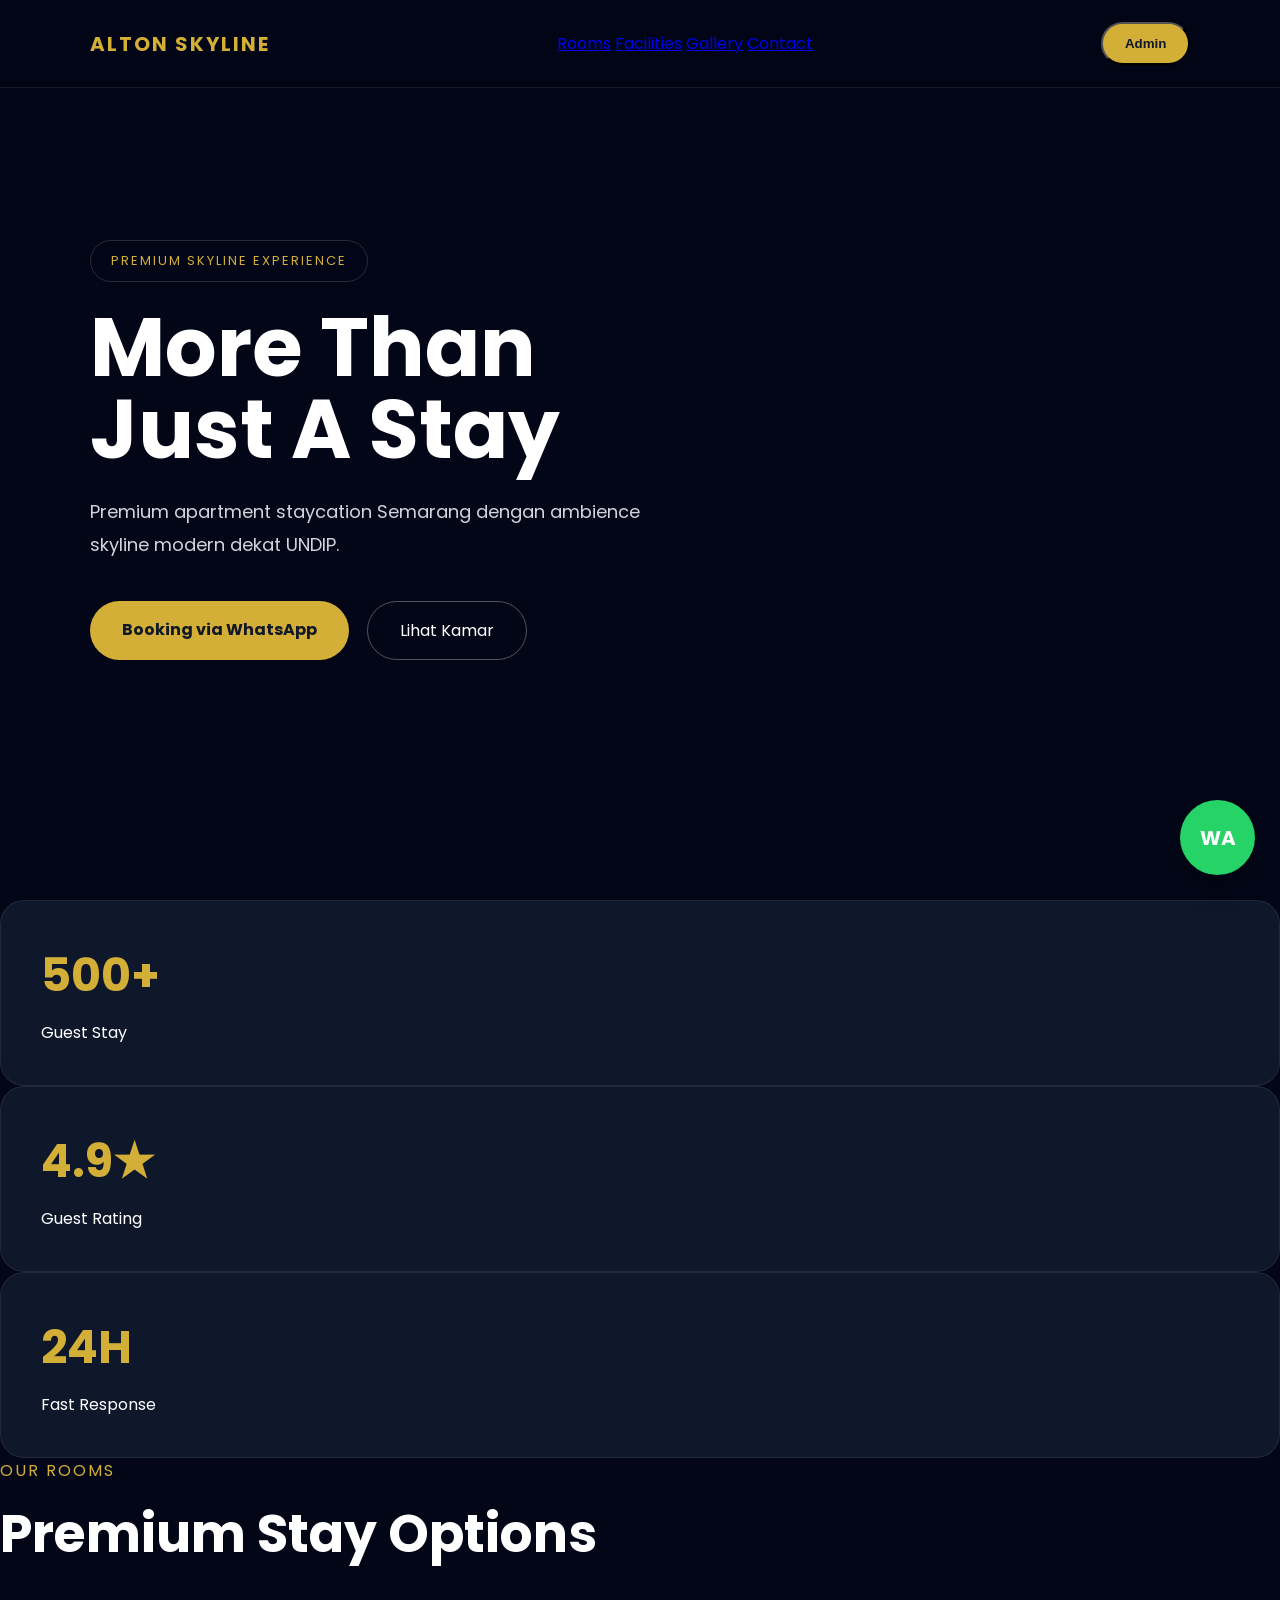
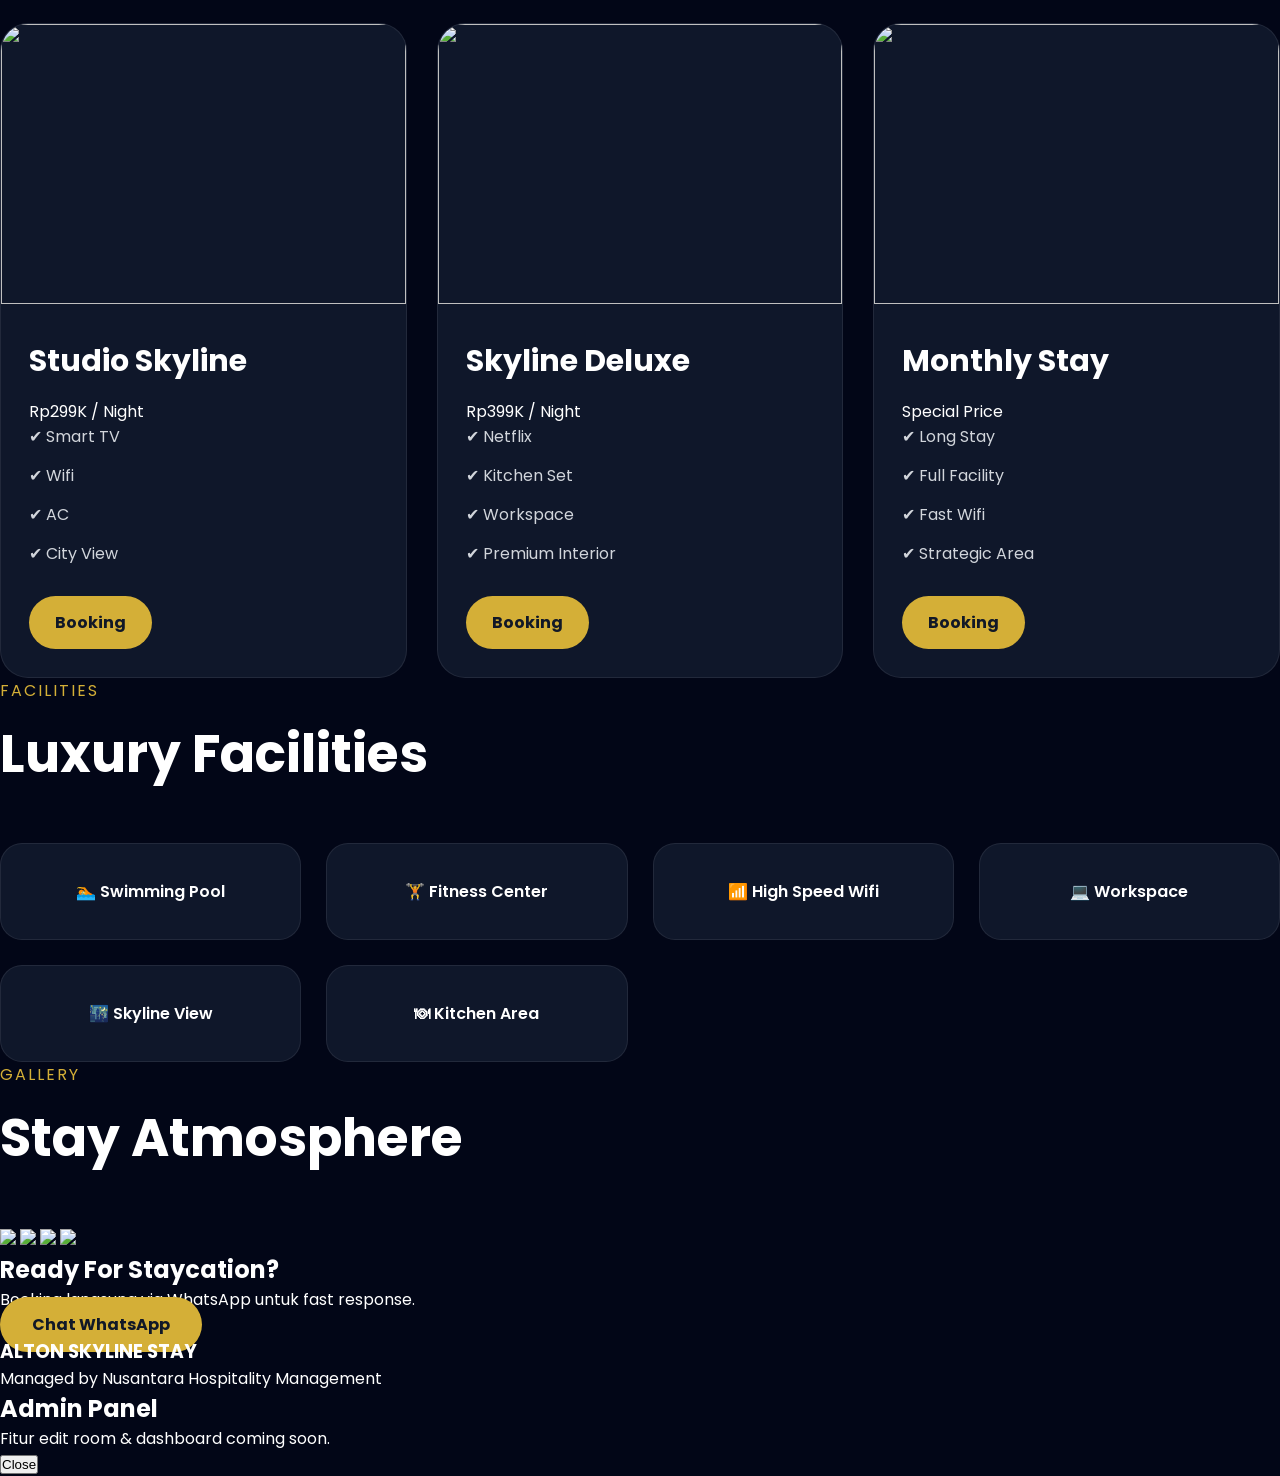
==== index.html @ 21f8f094 "Update index.html" ====
<!DOCTYPE html>
<html lang="id">

<head>
<meta charset="UTF-8">
<meta name="viewport" content="width=device-width, initial-scale=1.0">

<title>Alton Skyline Stay</title>

<link rel="stylesheet" href="style.css">

<link rel="preconnect" href="https://fonts.googleapis.com">
<link rel="preconnect" href="https://fonts.gstatic.com" crossorigin>

<link href="https://fonts.googleapis.com/css2?family=Poppins:wght@300;400;500;600;700;800&display=swap" rel="stylesheet">
</head>

<body>

<!-- NAVBAR -->

<nav class="navbar">

<div class="logo">
ALTON SKYLINE
</div>

<div class="nav-links">
<a href="#rooms">Rooms</a>
<a href="#facility">Facilities</a>
<a href="#gallery">Gallery</a>
<a href="#contact">Contact</a>
</div>

<button class="admin-btn" onclick="openAdmin()">
Admin
</button>

</nav>

<!-- HERO -->

<section class="hero">

<div class="overlay"></div>

<div class="hero-content">

<div class="hero-tag">
PREMIUM SKYLINE EXPERIENCE
</div>

<h1>
More Than<br>
Just A Stay
</h1>

<p>
Premium apartment staycation Semarang dengan ambience skyline modern dekat UNDIP.
</p>

<div class="hero-buttons">

<a href="https://wa.me/628976660674" class="gold-btn">
Booking via WhatsApp
</a>

<a href="#rooms" class="outline-btn">
Lihat Kamar
</a>

</div>

</div>

</section>

<!-- STATS -->

<section class="stats">

<div class="stat-box">
<h2>500+</h2>
<p>Guest Stay</p>
</div>

<div class="stat-box">
<h2>4.9★</h2>
<p>Guest Rating</p>
</div>

<div class="stat-box">
<h2>24H</h2>
<p>Fast Response</p>
</div>

</section>

<!-- ROOMS -->

<section class="rooms" id="rooms">

<div class="section-title">

<p>OUR ROOMS</p>

<h2>
Premium Stay Options
</h2>

</div>

<div class="room-grid">

<div class="room-card">

<img src="https://images.unsplash.com/photo-1505693416388-ac5ce068fe85?q=80&w=1200&auto=format&fit=crop">

<div class="room-content">

<h3>Studio Skyline</h3>

<div class="price">
Rp299K / Night
</div>

<ul>
<li>✔ Smart TV</li>
<li>✔ Wifi</li>
<li>✔ AC</li>
<li>✔ City View</li>
</ul>

<a href="https://wa.me/628976660674" class="room-btn">
Booking
</a>

</div>

</div>

<div class="room-card">

<img src="https://images.unsplash.com/photo-1522708323590-d24dbb6b0267?q=80&w=1200&auto=format&fit=crop">

<div class="room-content">

<h3>Skyline Deluxe</h3>

<div class="price">
Rp399K / Night
</div>

<ul>
<li>✔ Netflix</li>
<li>✔ Kitchen Set</li>
<li>✔ Workspace</li>
<li>✔ Premium Interior</li>
</ul>

<a href="https://wa.me/628976660674" class="room-btn">
Booking
</a>

</div>

</div>

<div class="room-card">

<img src="https://images.unsplash.com/photo-1494526585095-c41746248156?q=80&w=1200&auto=format&fit=crop">

<div class="room-content">

<h3>Monthly Stay</h3>

<div class="price">
Special Price
</div>

<ul>
<li>✔ Long Stay</li>
<li>✔ Full Facility</li>
<li>✔ Fast Wifi</li>
<li>✔ Strategic Area</li>
</ul>

<a href="https://wa.me/628976660674" class="room-btn">
Booking
</a>

</div>

</div>

</div>

</section>

<!-- FACILITY -->

<section class="facility" id="facility">

<div class="section-title">

<p>FACILITIES</p>

<h2>
Luxury Facilities
</h2>

</div>

<div class="facility-grid">

<div class="facility-card">🏊 Swimming Pool</div>
<div class="facility-card">🏋 Fitness Center</div>
<div class="facility-card">📶 High Speed Wifi</div>
<div class="facility-card">💻 Workspace</div>
<div class="facility-card">🌃 Skyline View</div>
<div class="facility-card">🍽 Kitchen Area</div>

</div>

</section>

<!-- GALLERY -->

<section class="gallery" id="gallery">

<div class="section-title">

<p>GALLERY</p>

<h2>
Stay Atmosphere
</h2>

</div>

<div class="gallery-grid">

<img src="https://images.unsplash.com/photo-1505693416388-ac5ce068fe85?q=80&w=1200&auto=format&fit=crop">

<img src="https://images.unsplash.com/photo-1522708323590-d24dbb6b0267?q=80&w=1200&auto=format&fit=crop">

<img src="https://images.unsplash.com/photo-1494526585095-c41746248156?q=80&w=1200&auto=format&fit=crop">

<img src="https://images.unsplash.com/photo-1502672260266-1c1ef2d93688?q=80&w=1200&auto=format&fit=crop">

</div>

</section>

<!-- CTA -->

<section class="cta" id="contact">

<h2>
Ready For Staycation?
</h2>

<p>
Booking langsung via WhatsApp untuk fast response.
</p>

<a href="https://wa.me/628976660674" class="gold-btn">
Chat WhatsApp
</a>

</section>

<!-- FOOTER -->

<footer>

<h3>ALTON SKYLINE STAY</h3>

<p>
Managed by Nusantara Hospitality Management
</p>

</footer>

<!-- ADMIN PANEL -->

<div class="admin-panel" id="adminPanel">

<div class="admin-content">

<h2>Admin Panel</h2>

<p>
Fitur edit room & dashboard coming soon.
</p>

<button onclick="closeAdmin()">
Close
</button>

</div>

</div>

<!-- FLOATING WA -->

<a href="https://wa.me/628976660674" class="floating-wa">
WA
</a>

<script src="script.js"></script>

</body>
</html>
---- style.css ----
*{
margin:0;
padding:0;
box-sizing:border-box;
}

html{
scroll-behavior:smooth;
}

body{
font-family:'Poppins',sans-serif;
background:#020617;
color:white;
overflow-x:hidden;
}

/* NAVBAR */

.navbar{
position:fixed;
top:0;
left:0;
width:100%;

padding:22px 7%;

display:flex;
justify-content:space-between;
align-items:center;

z-index:999;

background:rgba(2,6,23,.55);
backdrop-filter:blur(14px);

border-bottom:1px solid rgba(255,255,255,.08);
}

.logo{
font-size:20px;
font-weight:700;
letter-spacing:2px;
color:#d4af37;
}

.nav-menu{
display:flex;
gap:28px;
}

.nav-menu a{
text-decoration:none;
color:white;
font-size:15px;
}

.admin-btn{
background:#d4af37;
padding:12px 22px;
border-radius:999px;
text-decoration:none;
font-weight:600;
color:#111827;
}

/* HERO */

.hero{
height:100vh;

background:
linear-gradient(rgba(2,6,23,.82),rgba(2,6,23,.9)),
url('https://images.unsplash.com/photo-1494526585095-c41746248156?q=80&w=1600&auto=format&fit=crop');

background-size:cover;
background-position:center;

display:flex;
align-items:center;

padding:0 7%;

position:relative;
}

.hero-content{
max-width:700px;
position:relative;
z-index:2;
}

.hero-tag{
display:inline-block;

padding:10px 20px;

border:1px solid rgba(255,255,255,.15);

border-radius:999px;

margin-bottom:25px;

font-size:13px;
letter-spacing:2px;

color:#d4af37;
}

.hero h1{
font-size:82px;
line-height:1;
margin-bottom:25px;
}

.hero p{
font-size:18px;
line-height:1.8;
color:#d1d5db;
max-width:600px;
margin-bottom:40px;
}

.hero-buttons{
display:flex;
gap:18px;
flex-wrap:wrap;
}

.gold-btn{
background:#d4af37;
color:#111827;
padding:16px 32px;
border-radius:999px;
text-decoration:none;
font-weight:700;
}

.outline-btn{
border:1px solid rgba(255,255,255,.3);
padding:16px 32px;
border-radius:999px;
text-decoration:none;
color:white;
}

/* STATS */

.stats-section{
padding:90px 7%;

display:grid;
grid-template-columns:repeat(auto-fit,minmax(220px,1fr));
gap:25px;
}

.stat-box{
background:#0f172a;

padding:40px;

border-radius:24px;

border:1px solid rgba(255,255,255,.08);
}

.stat-box h2{
font-size:46px;
color:#d4af37;
margin-bottom:10px;
}

/* SECTION */

.section-title{
margin-bottom:50px;
}

.section-title p{
color:#d4af37;
letter-spacing:2px;
margin-bottom:12px;
}

.section-title h2{
font-size:52px;
}

/* ROOM */

.rooms-section{
padding:100px 7%;
}

.room-grid{
display:grid;
grid-template-columns:repeat(auto-fit,minmax(320px,1fr));
gap:30px;
}

.room-card{
background:#0f172a;

border-radius:28px;

overflow:hidden;

border:1px solid rgba(255,255,255,.08);

transition:.4s;
}

.room-card:hover{
transform:translateY(-10px);
}

.room-card img{
width:100%;
height:280px;
object-fit:cover;
}

.room-content{
padding:28px;
}

.room-content h3{
font-size:30px;
margin-bottom:15px;
}

.room-price{
font-size:20px;
color:#d4af37;
margin-bottom:20px;
font-weight:600;
}

.room-content ul{
list-style:none;
margin-bottom:30px;
}

.room-content ul li{
margin-bottom:14px;
color:#d1d5db;
}

.room-btn{
display:inline-block;

background:#d4af37;
padding:14px 26px;

border-radius:999px;

text-decoration:none;

font-weight:700;
color:#111827;
}

/* FACILITY */

.facility-section{
padding:100px 7%;
}

.facility-grid{
display:grid;
grid-template-columns:repeat(auto-fit,minmax(250px,1fr));
gap:25px;
}

.facility-card{
background:#0f172a;

padding:35px;

border-radius:22px;

text-align:center;

font-weight:600;

border:1px solid rgba(255,255,255,.08);
}

/* CTA */

.cta-section{
padding:120px 7%;
text-align:center;
}

.cta-section h2{
font-size:64px;
margin-bottom:20px;
}

.cta-section p{
color:#d1d5db;
margin-bottom:35px;
}

/* ADMIN */

.admin-section{
padding:100px 7%;
}

.admin-box{
background:#0f172a;

padding:50px;

border-radius:30px;

text-align:center;

border:1px solid rgba(255,255,255,.08);
}

.admin-box h2{
font-size:42px;
margin-bottom:20px;
}

.admin-box p{
margin-bottom:25px;
color:#d1d5db;
}

.admin-box button{
background:#d4af37;
border:none;
padding:15px 30px;
border-radius:999px;
font-weight:700;
cursor:pointer;
}

/* FLOATING */

.floating-wa{
position:fixed;

right:25px;
bottom:25px;

width:75px;
height:75px;

background:#25D366;

border-radius:50%;

display:flex;
justify-content:center;
align-items:center;

font-weight:700;
font-size:20px;

text-decoration:none;
color:white;

box-shadow:0 10px 30px rgba(0,0,0,.3);

z-index:999;
}

/* MOBILE */

@media(max-width:768px){

.nav-menu{
display:none;
}

.hero{
text-align:center;
justify-content:center;
}

.hero-content{
max-width:100%;
}

.hero h1{
font-size:52px;
}

.hero p{
font-size:16px;
}

.hero-buttons{
justify-content:center;
}

.section-title h2{
font-size:36px;
}

.cta-section h2{
font-size:42px;
}

}
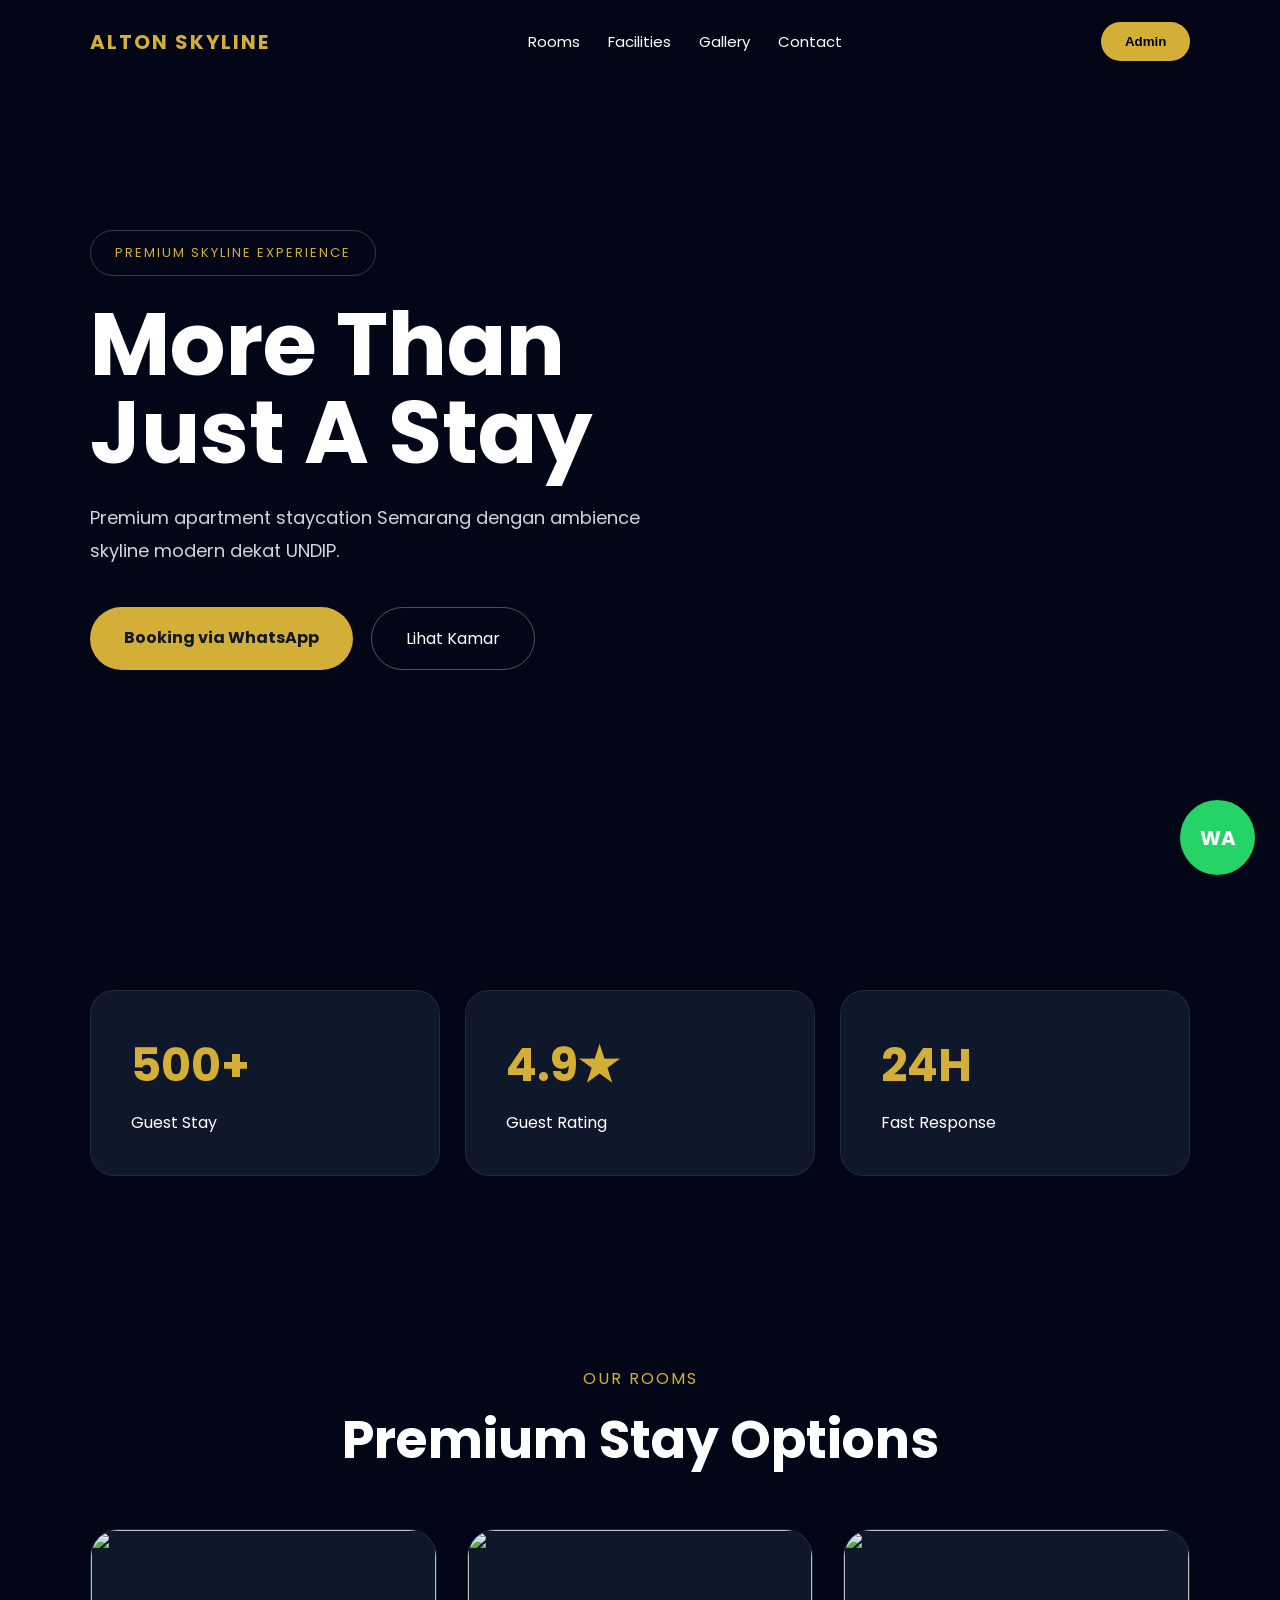
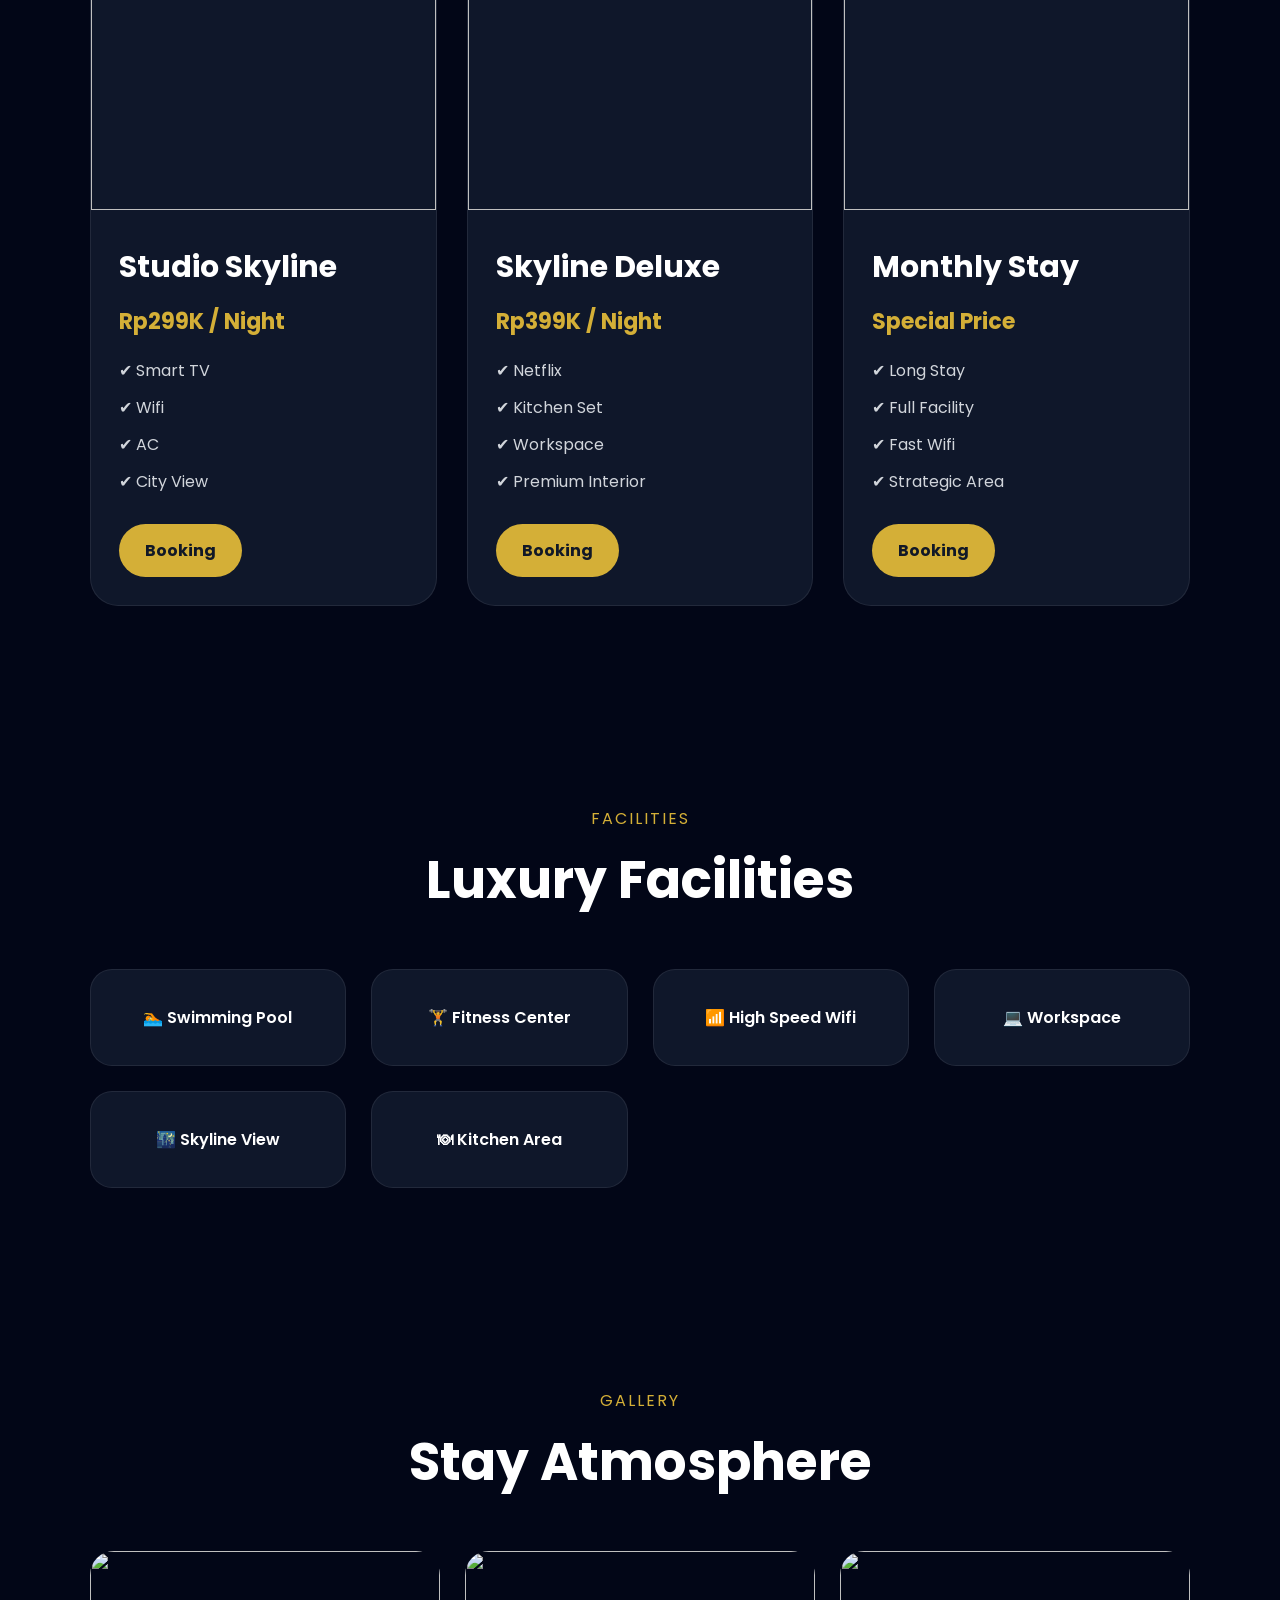
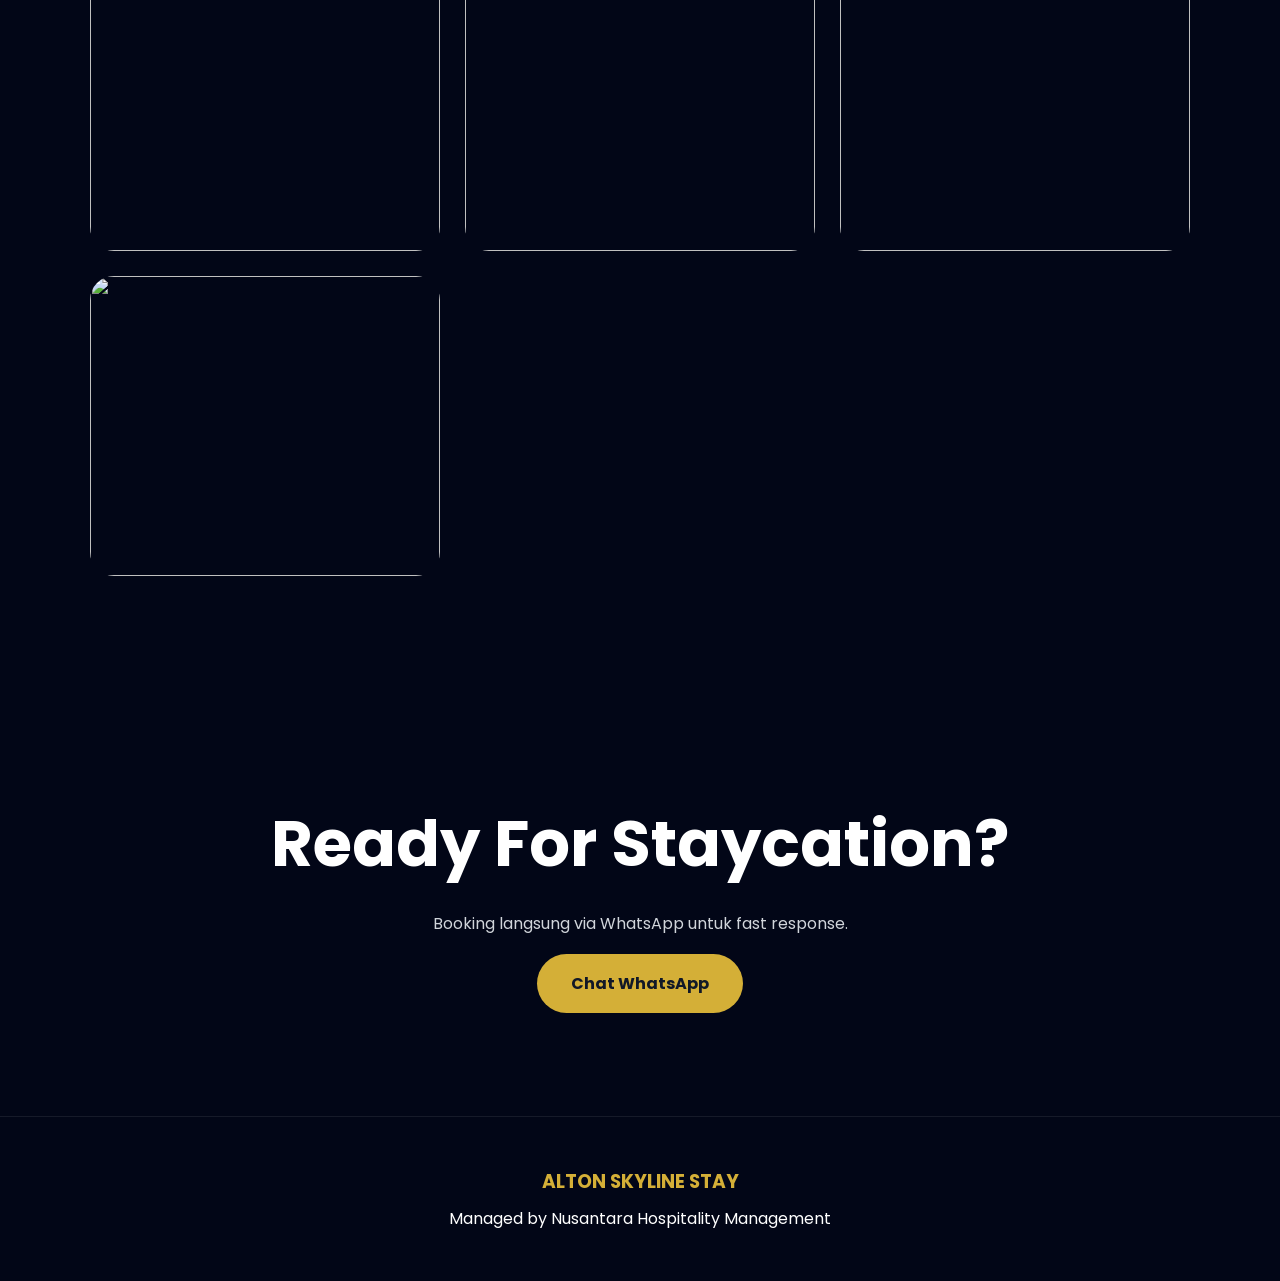
==== commit 010554d4: "Update index.html" ====
--- a/index.html
+++ b/index.html
@@ -312,3 +312,6 @@
 
 </body>
 </html>
+<!-- ADMIN ROOM -->
+
+<div id="adminRooms"></div>
--- a/style.css
+++ b/style.css
@@ -29,12 +29,11 @@
 justify-content:space-between;
 align-items:center;
 
+background:rgba(2,6,23,.6);
+
+backdrop-filter:blur(14px);
+
 z-index:999;
-
-background:rgba(2,6,23,.55);
-backdrop-filter:blur(14px);
-
-border-bottom:1px solid rgba(255,255,255,.08);
 }
 
 .logo{
@@ -44,12 +43,12 @@
 color:#d4af37;
 }
 
-.nav-menu{
+.nav-links{
 display:flex;
 gap:28px;
 }
 
-.nav-menu a{
+.nav-links a{
 text-decoration:none;
 color:white;
 font-size:15px;
@@ -57,11 +56,11 @@
 
 .admin-btn{
 background:#d4af37;
-padding:12px 22px;
-border-radius:999px;
-text-decoration:none;
-font-weight:600;
-color:#111827;
+border:none;
+padding:12px 24px;
+border-radius:999px;
+font-weight:700;
+cursor:pointer;
 }
 
 /* HERO */
@@ -70,7 +69,7 @@
 height:100vh;
 
 background:
-linear-gradient(rgba(2,6,23,.82),rgba(2,6,23,.9)),
+linear-gradient(rgba(2,6,23,.78),rgba(2,6,23,.88)),
 url('https://images.unsplash.com/photo-1494526585095-c41746248156?q=80&w=1600&auto=format&fit=crop');
 
 background-size:cover;
@@ -80,35 +79,33 @@
 align-items:center;
 
 padding:0 7%;
-
 position:relative;
 }
 
 .hero-content{
 max-width:700px;
-position:relative;
 z-index:2;
 }
 
 .hero-tag{
 display:inline-block;
 
-padding:10px 20px;
-
-border:1px solid rgba(255,255,255,.15);
+padding:12px 24px;
+
+border:1px solid rgba(255,255,255,.2);
 
 border-radius:999px;
 
 margin-bottom:25px;
+
+color:#d4af37;
 
 font-size:13px;
 letter-spacing:2px;
-
-color:#d4af37;
 }
 
 .hero h1{
-font-size:82px;
+font-size:88px;
 line-height:1;
 margin-bottom:25px;
 }
@@ -117,8 +114,8 @@
 font-size:18px;
 line-height:1.8;
 color:#d1d5db;
+margin-bottom:40px;
 max-width:600px;
-margin-bottom:40px;
 }
 
 .hero-buttons{
@@ -130,23 +127,30 @@
 .gold-btn{
 background:#d4af37;
 color:#111827;
-padding:16px 32px;
-border-radius:999px;
+
+padding:18px 34px;
+
+border-radius:999px;
+
 text-decoration:none;
+
 font-weight:700;
 }
 
 .outline-btn{
 border:1px solid rgba(255,255,255,.3);
-padding:16px 32px;
-border-radius:999px;
+
+padding:18px 34px;
+
+border-radius:999px;
+
 text-decoration:none;
 color:white;
 }
 
 /* STATS */
 
-.stats-section{
+.stats{
 padding:90px 7%;
 
 display:grid;
@@ -166,29 +170,30 @@
 
 .stat-box h2{
 font-size:46px;
-color:#d4af37;
 margin-bottom:10px;
+color:#d4af37;
 }
 
 /* SECTION */
 
 .section-title{
 margin-bottom:50px;
+text-align:center;
 }
 
 .section-title p{
 color:#d4af37;
 letter-spacing:2px;
-margin-bottom:12px;
+margin-bottom:10px;
 }
 
 .section-title h2{
 font-size:52px;
 }
 
-/* ROOM */
-
-.rooms-section{
+/* ROOMS */
+
+.rooms{
 padding:100px 7%;
 }
 
@@ -229,11 +234,11 @@
 margin-bottom:15px;
 }
 
-.room-price{
-font-size:20px;
+.price{
+font-size:22px;
 color:#d4af37;
 margin-bottom:20px;
-font-weight:600;
+font-weight:700;
 }
 
 .room-content ul{
@@ -242,7 +247,7 @@
 }
 
 .room-content ul li{
-margin-bottom:14px;
+margin-bottom:12px;
 color:#d1d5db;
 }
 
@@ -250,6 +255,7 @@
 display:inline-block;
 
 background:#d4af37;
+
 padding:14px 26px;
 
 border-radius:999px;
@@ -262,13 +268,13 @@
 
 /* FACILITY */
 
-.facility-section{
+.facility{
 padding:100px 7%;
 }
 
 .facility-grid{
 display:grid;
-grid-template-columns:repeat(auto-fit,minmax(250px,1fr));
+grid-template-columns:repeat(auto-fit,minmax(240px,1fr));
 gap:25px;
 }
 
@@ -286,55 +292,99 @@
 border:1px solid rgba(255,255,255,.08);
 }
 
+/* GALLERY */
+
+.gallery{
+padding:100px 7%;
+}
+
+.gallery-grid{
+display:grid;
+grid-template-columns:repeat(auto-fit,minmax(260px,1fr));
+gap:25px;
+}
+
+.gallery-grid img{
+width:100%;
+height:300px;
+object-fit:cover;
+border-radius:24px;
+}
+
 /* CTA */
 
-.cta-section{
+.cta{
 padding:120px 7%;
 text-align:center;
 }
 
-.cta-section h2{
+.cta h2{
 font-size:64px;
 margin-bottom:20px;
 }
 
-.cta-section p{
+.cta p{
 color:#d1d5db;
 margin-bottom:35px;
 }
 
+/* FOOTER */
+
+footer{
+padding:50px 7%;
+text-align:center;
+border-top:1px solid rgba(255,255,255,.08);
+}
+
+footer h3{
+margin-bottom:10px;
+color:#d4af37;
+}
+
 /* ADMIN */
 
-.admin-section{
-padding:100px 7%;
-}
-
-.admin-box{
+.admin-panel{
+position:fixed;
+top:0;
+left:0;
+width:100%;
+height:100vh;
+
+background:rgba(0,0,0,.7);
+
+display:none;
+justify-content:center;
+align-items:center;
+
+z-index:9999;
+}
+
+.admin-content{
 background:#0f172a;
 
 padding:50px;
 
-border-radius:30px;
-
-text-align:center;
-
-border:1px solid rgba(255,255,255,.08);
-}
-
-.admin-box h2{
-font-size:42px;
+border-radius:28px;
+
+text-align:center;
+
+width:90%;
+max-width:450px;
+}
+
+.admin-content h2{
 margin-bottom:20px;
 }
 
-.admin-box p{
+.admin-content p{
 margin-bottom:25px;
 color:#d1d5db;
 }
 
-.admin-box button{
+.admin-content button{
 background:#d4af37;
 border:none;
-padding:15px 30px;
+padding:14px 26px;
 border-radius:999px;
 font-weight:700;
 cursor:pointer;
@@ -365,8 +415,6 @@
 text-decoration:none;
 color:white;
 
-box-shadow:0 10px 30px rgba(0,0,0,.3);
-
 z-index:999;
 }
 
@@ -374,7 +422,7 @@
 
 @media(max-width:768px){
 
-.nav-menu{
+.nav-links{
 display:none;
 }
 
@@ -388,11 +436,7 @@
 }
 
 .hero h1{
-font-size:52px;
-}
-
-.hero p{
-font-size:16px;
+font-size:58px;
 }
 
 .hero-buttons{
@@ -403,7 +447,7 @@
 font-size:36px;
 }
 
-.cta-section h2{
+.cta h2{
 font-size:42px;
 }
 
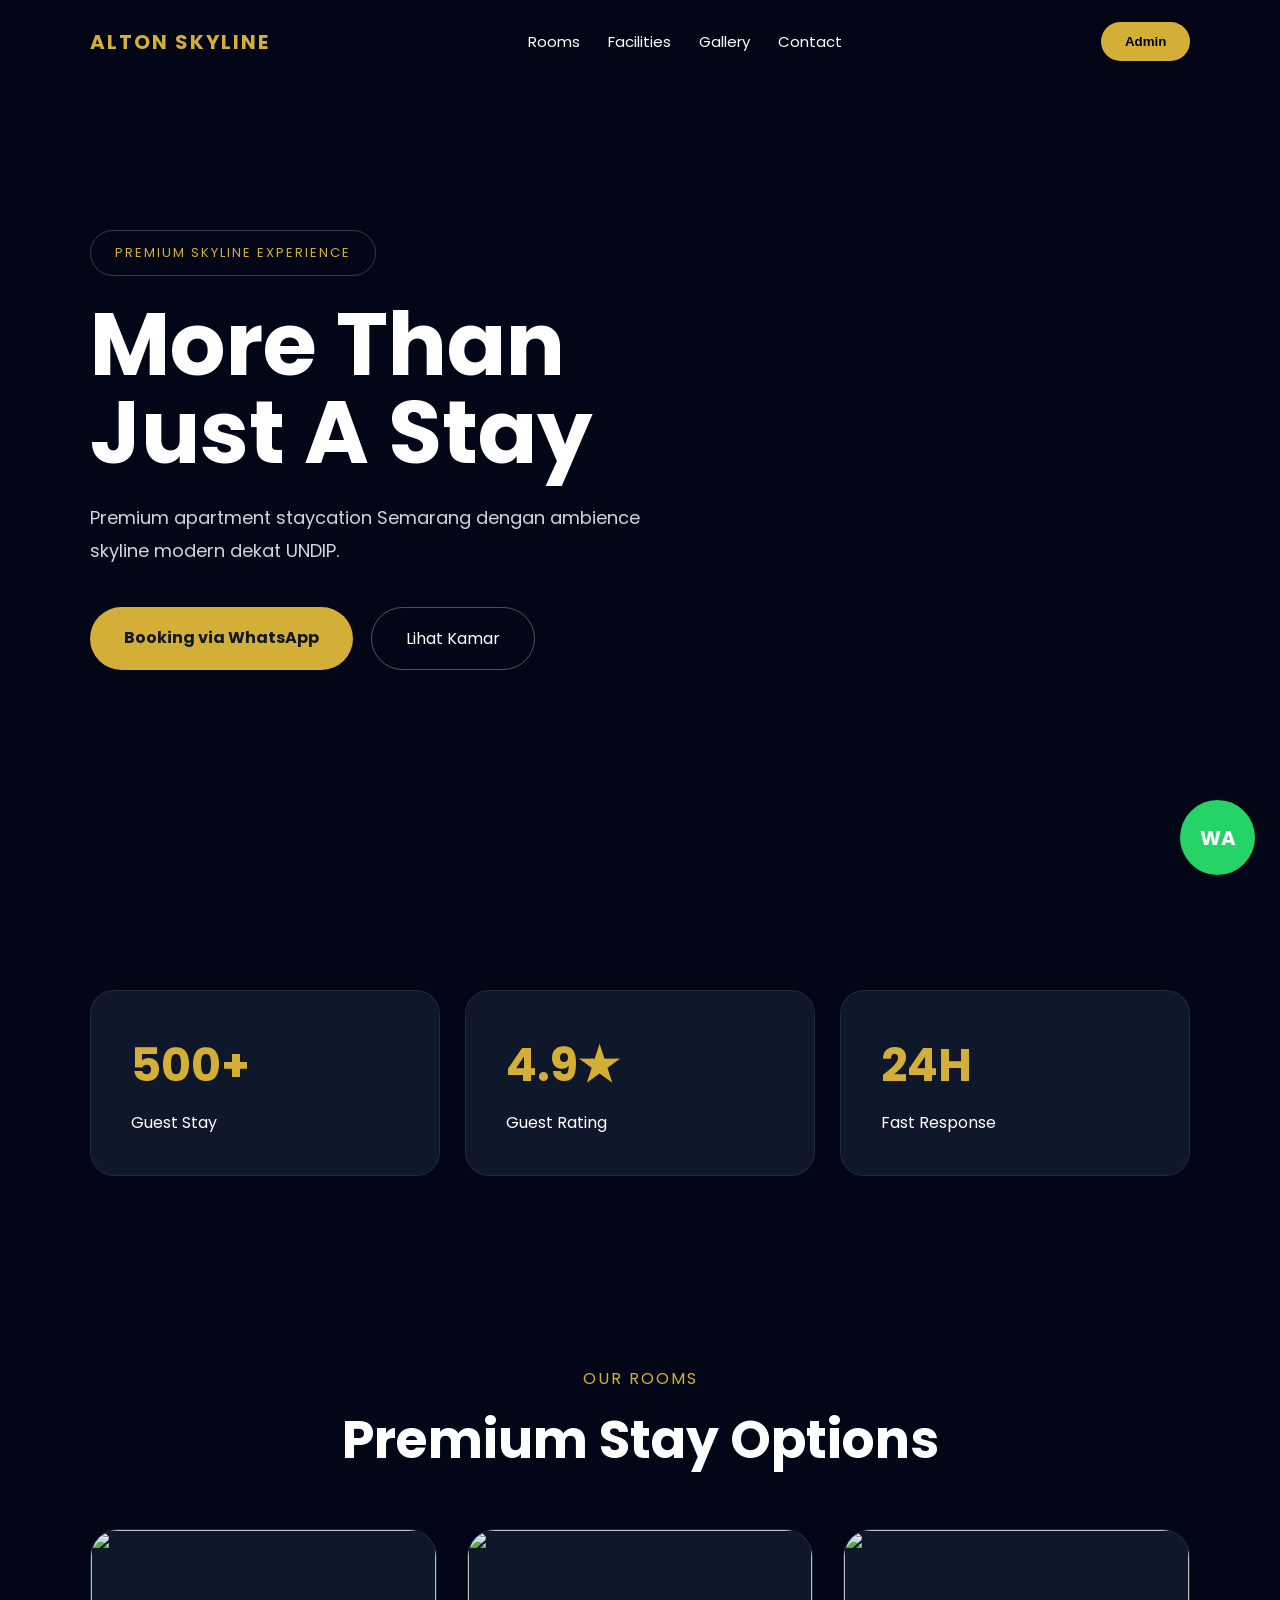
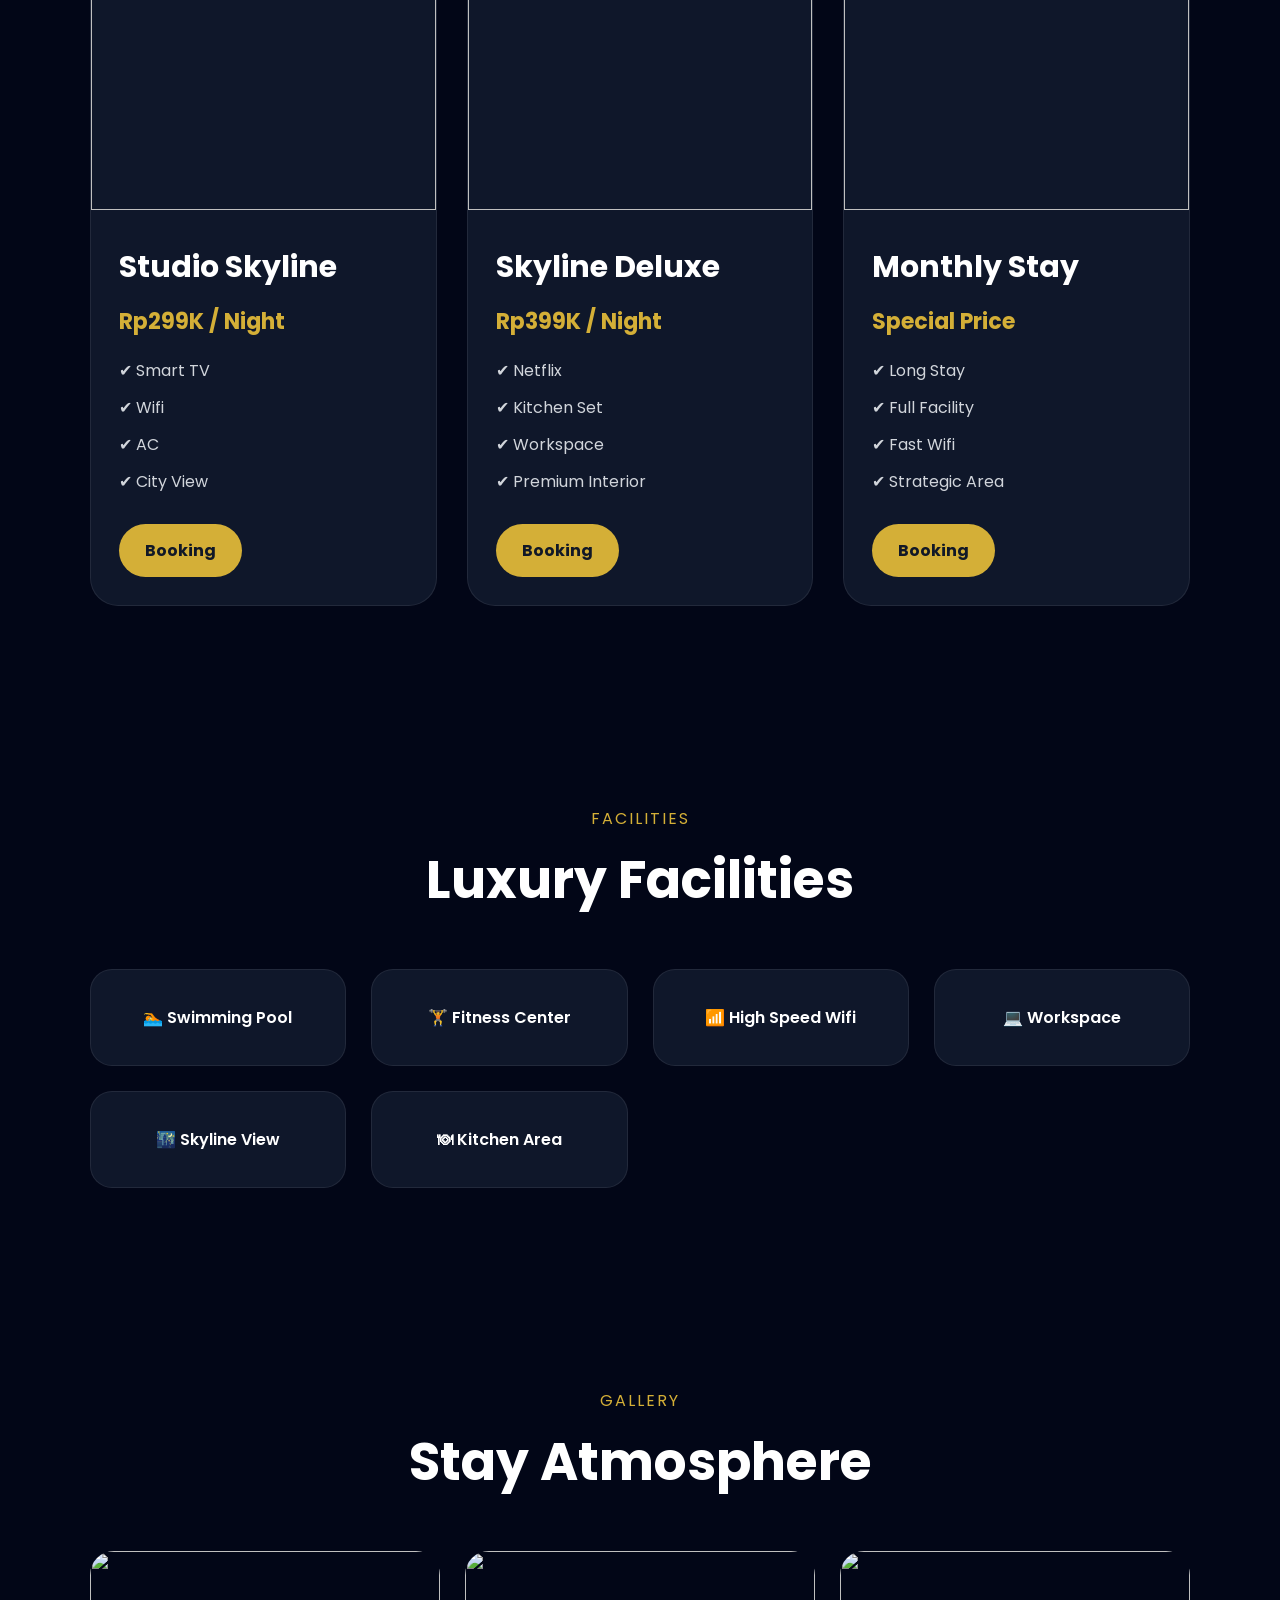
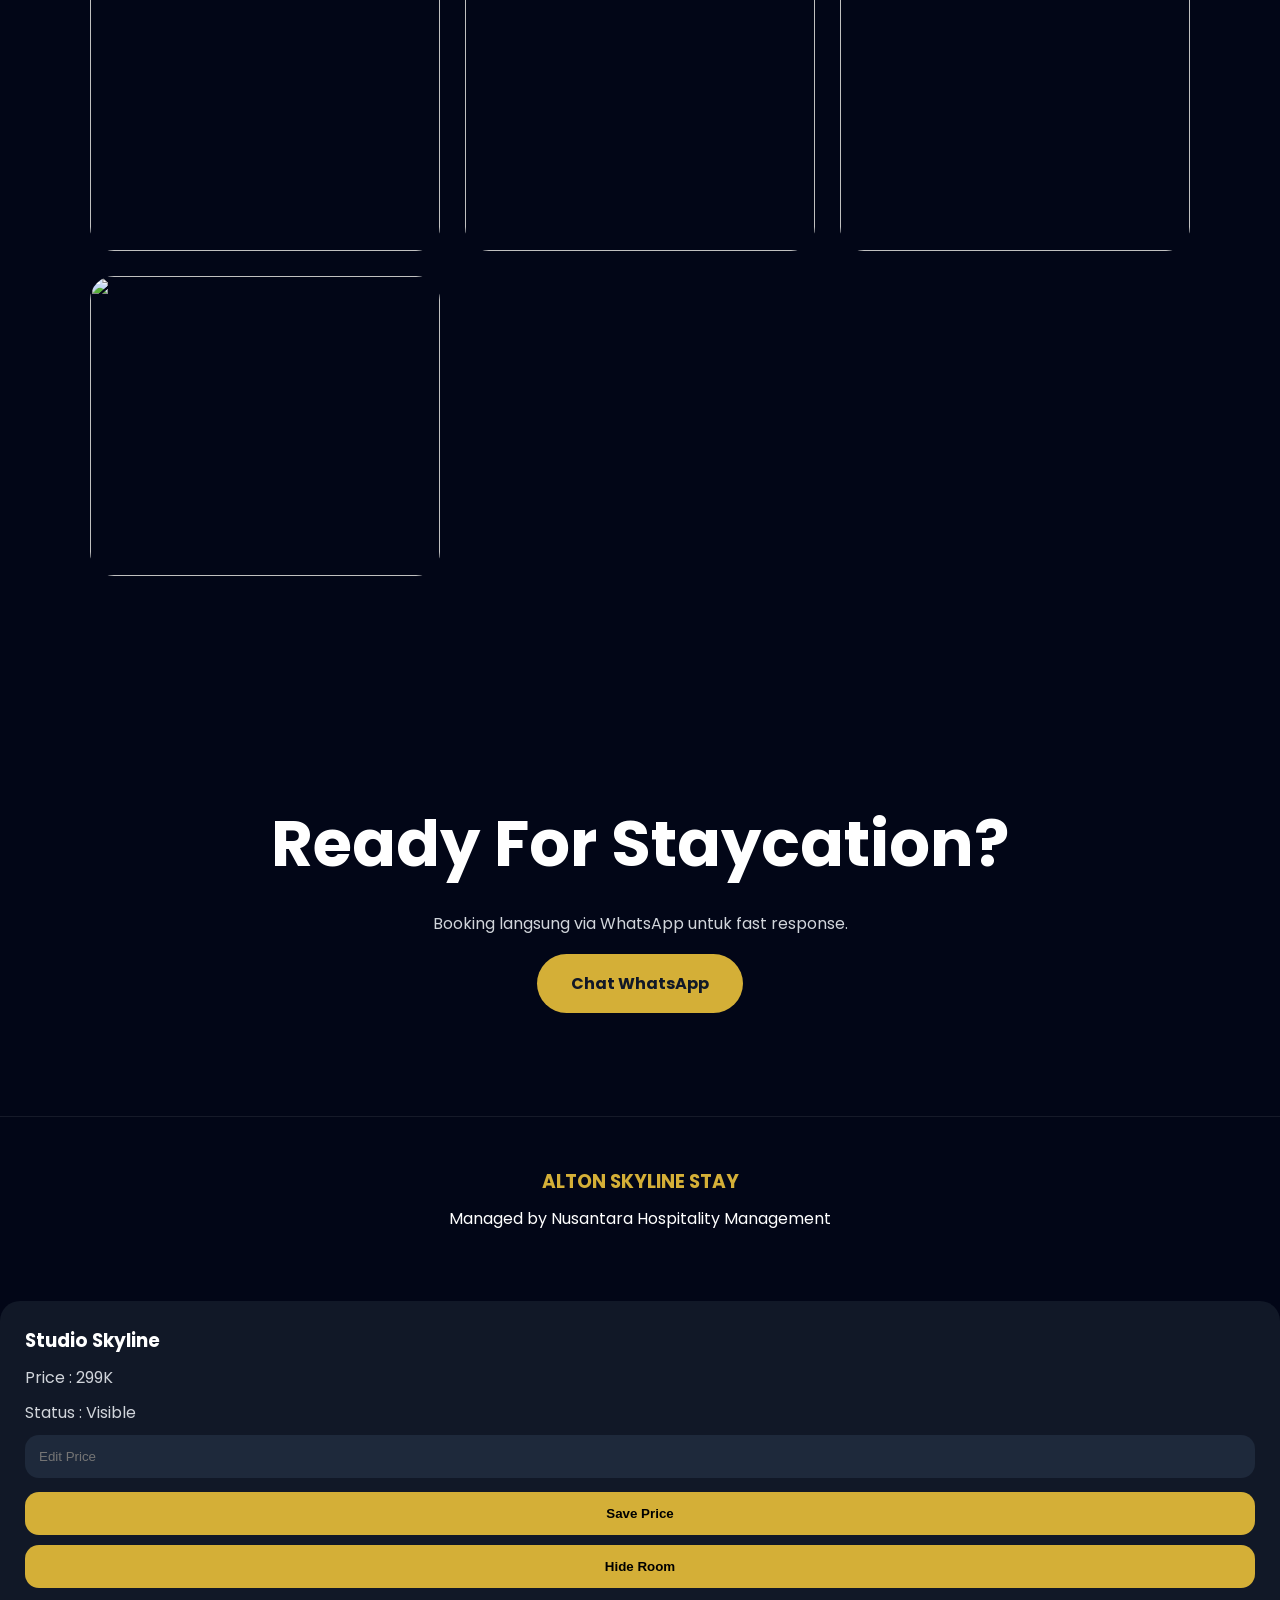
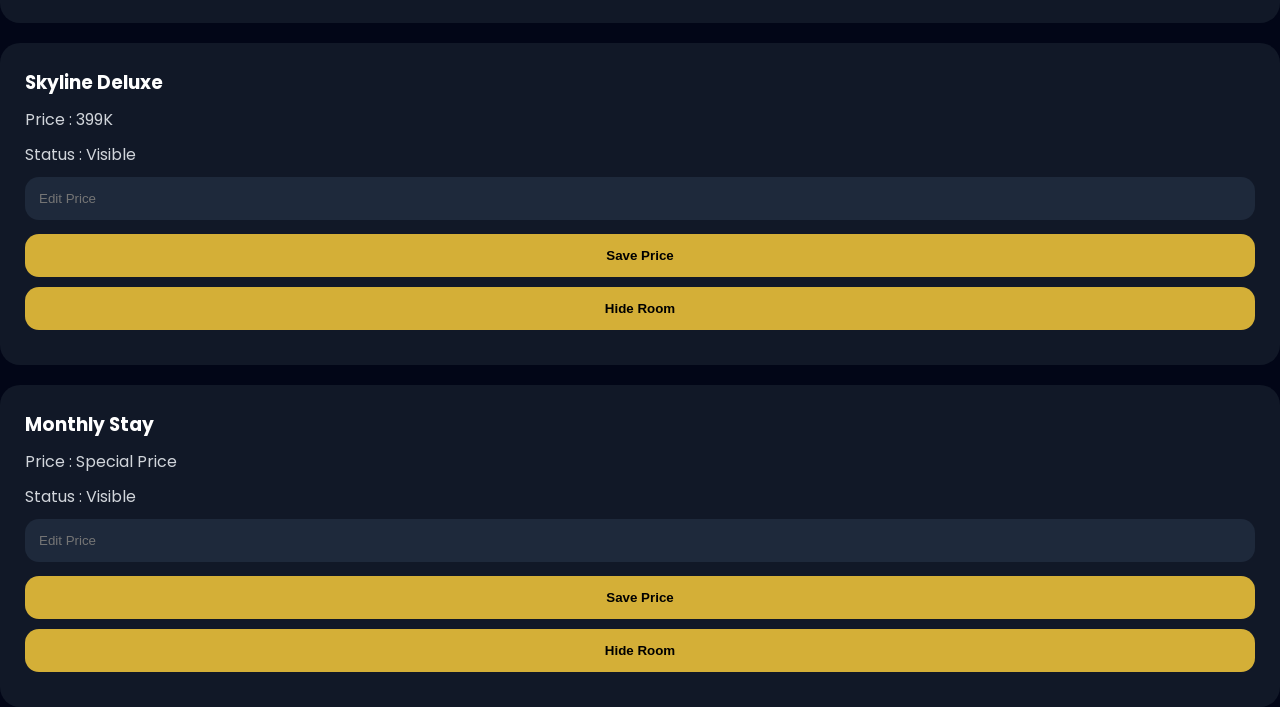
==== commit 62891c31: "Update index.html" ====
--- a/index.html
+++ b/index.html
@@ -307,11 +307,8 @@
 <a href="https://wa.me/628976660674" class="floating-wa">
 WA
 </a>
-
+<div id="adminRooms"></div>
 <script src="script.js"></script>
 
 </body>
 </html>
-<!-- ADMIN ROOM -->
-
-<div id="adminRooms"></div>
--- a/style.css
+++ b/style.css
@@ -452,3 +452,62 @@
 }
 
 }
+/* ADMIN ROOM */
+
+.admin-room{
+
+background:#111827;
+
+padding:25px;
+
+border-radius:20px;
+
+margin-top:20px;
+
+text-align:left;
+}
+
+.admin-room h3{
+margin-bottom:10px;
+}
+
+.admin-room p{
+margin-bottom:10px;
+color:#d1d5db;
+}
+
+.admin-room input{
+
+width:100%;
+
+padding:14px;
+
+border:none;
+
+border-radius:14px;
+
+margin-bottom:14px;
+
+background:#1e293b;
+
+color:white;
+}
+
+.admin-room button{
+
+width:100%;
+
+padding:14px;
+
+border:none;
+
+border-radius:14px;
+
+margin-bottom:10px;
+
+background:#d4af37;
+
+font-weight:700;
+
+cursor:pointer;
+}
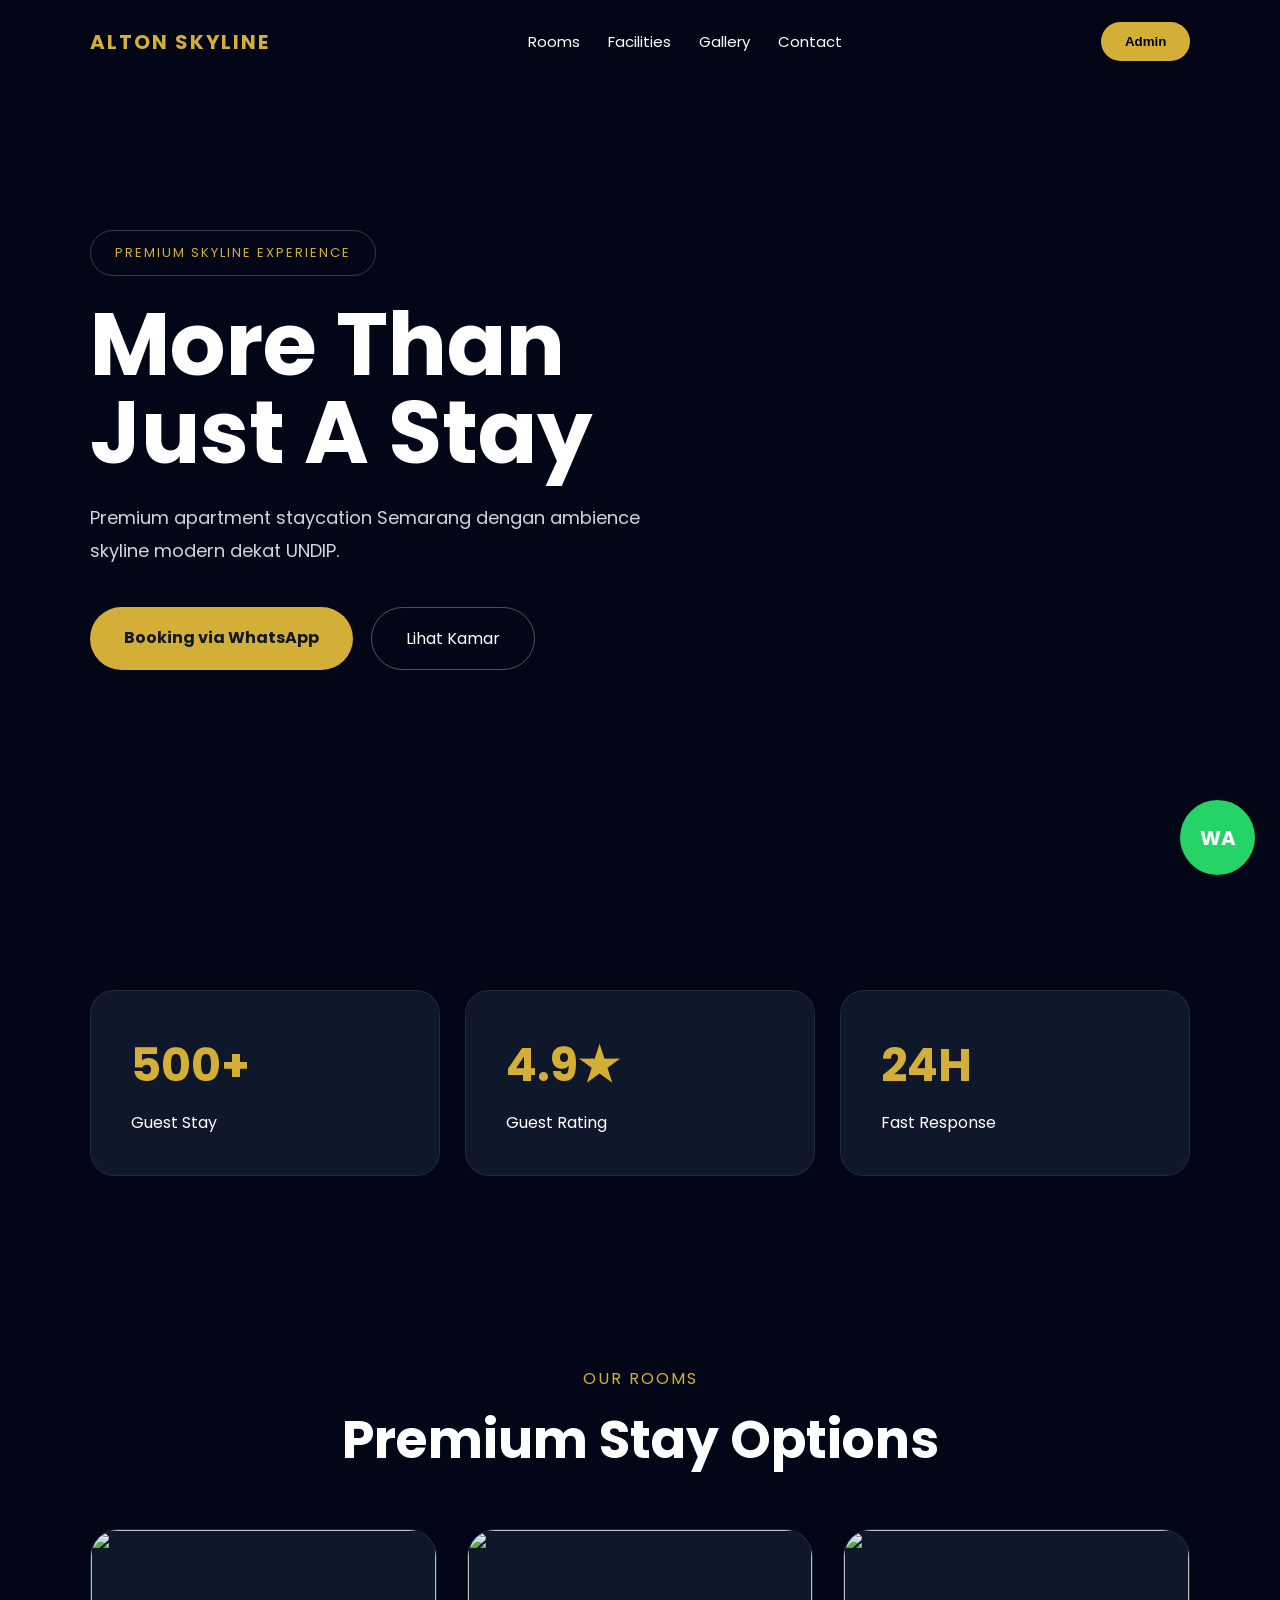
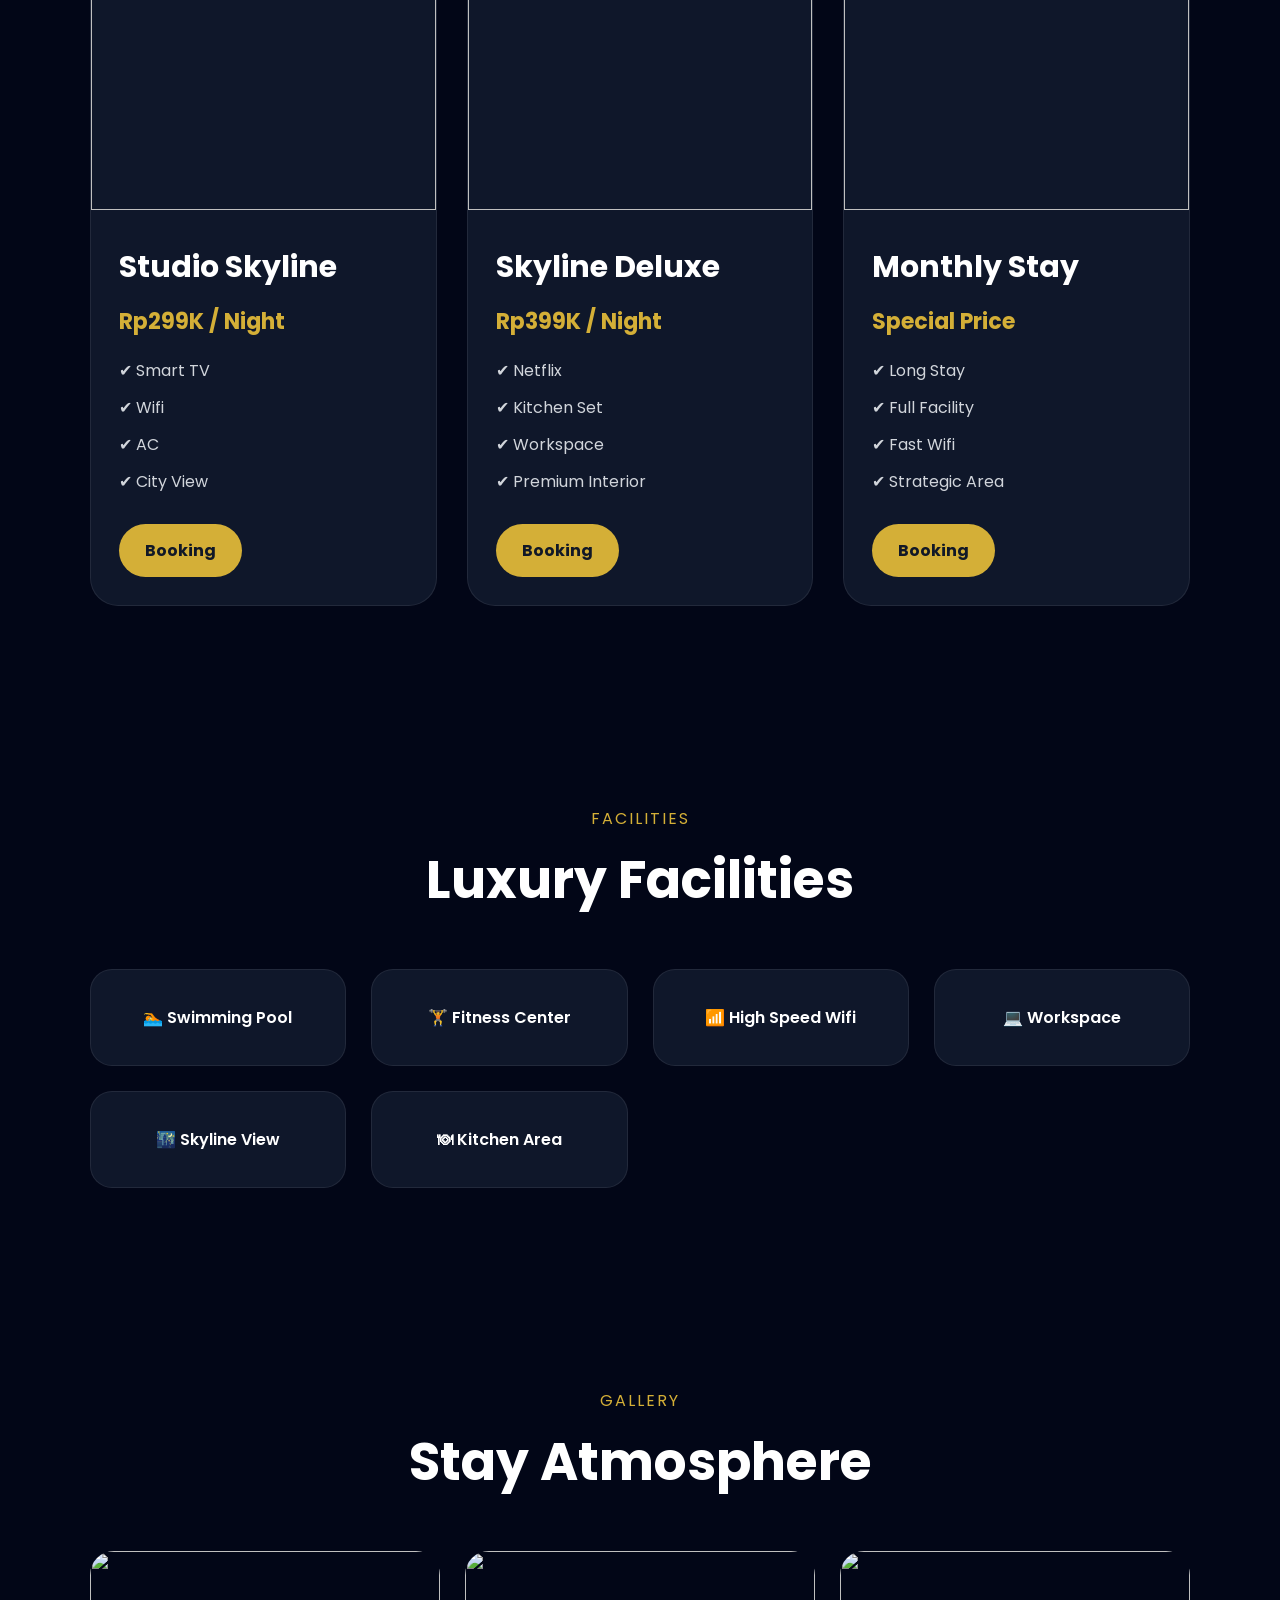
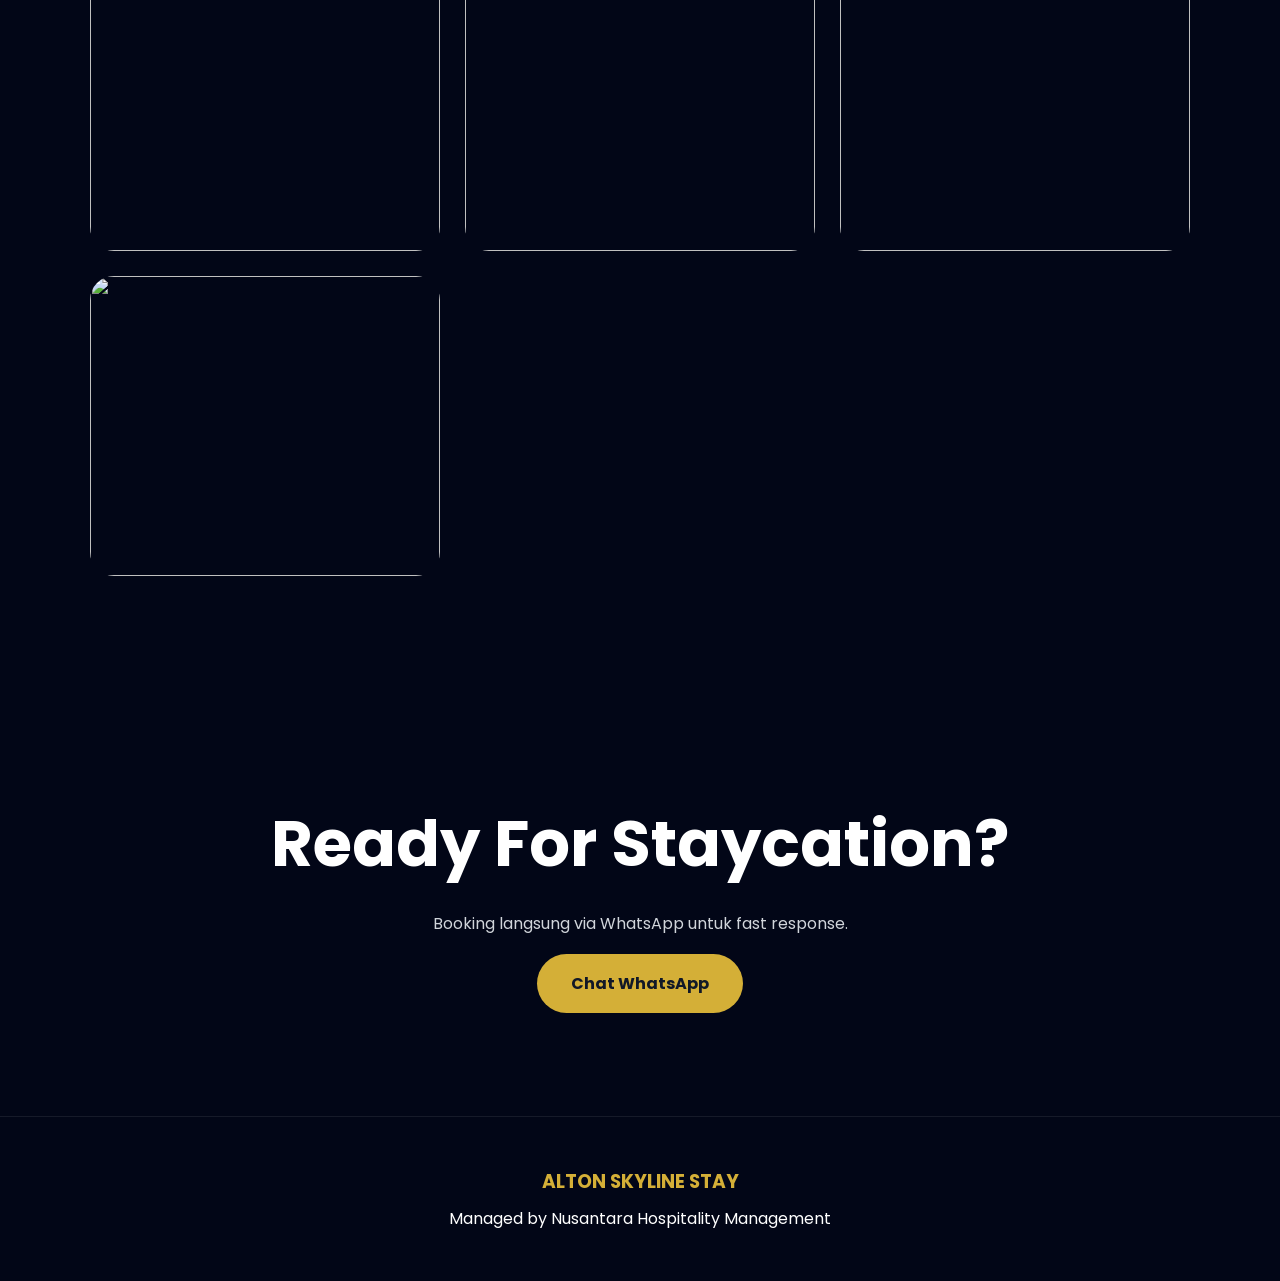
==== commit 1642f78f: "Update index.html" ====
--- a/index.html
+++ b/index.html
@@ -291,7 +291,7 @@
 <h2>Admin Panel</h2>
 
 <p>
-Fitur edit room & dashboard coming soon.
+<div id="adminRooms"></div>
 </p>
 
 <button onclick="closeAdmin()">
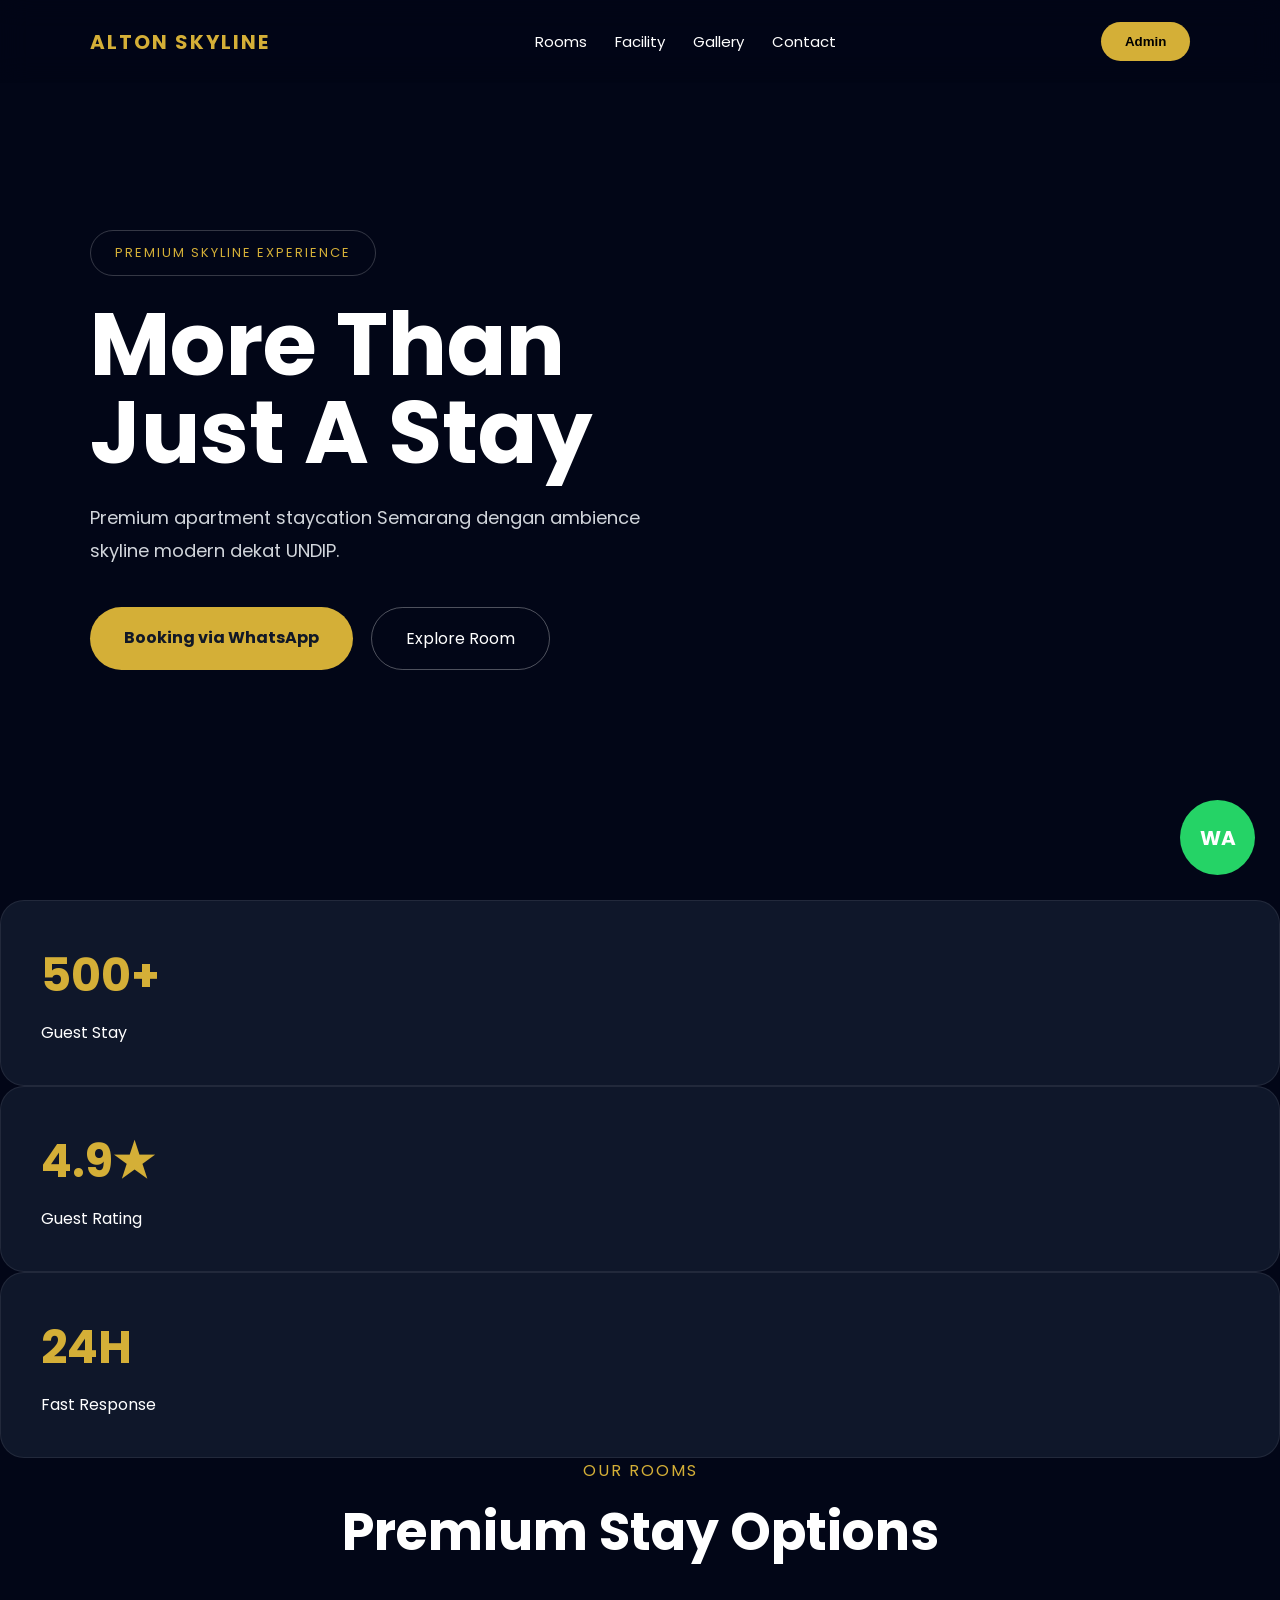
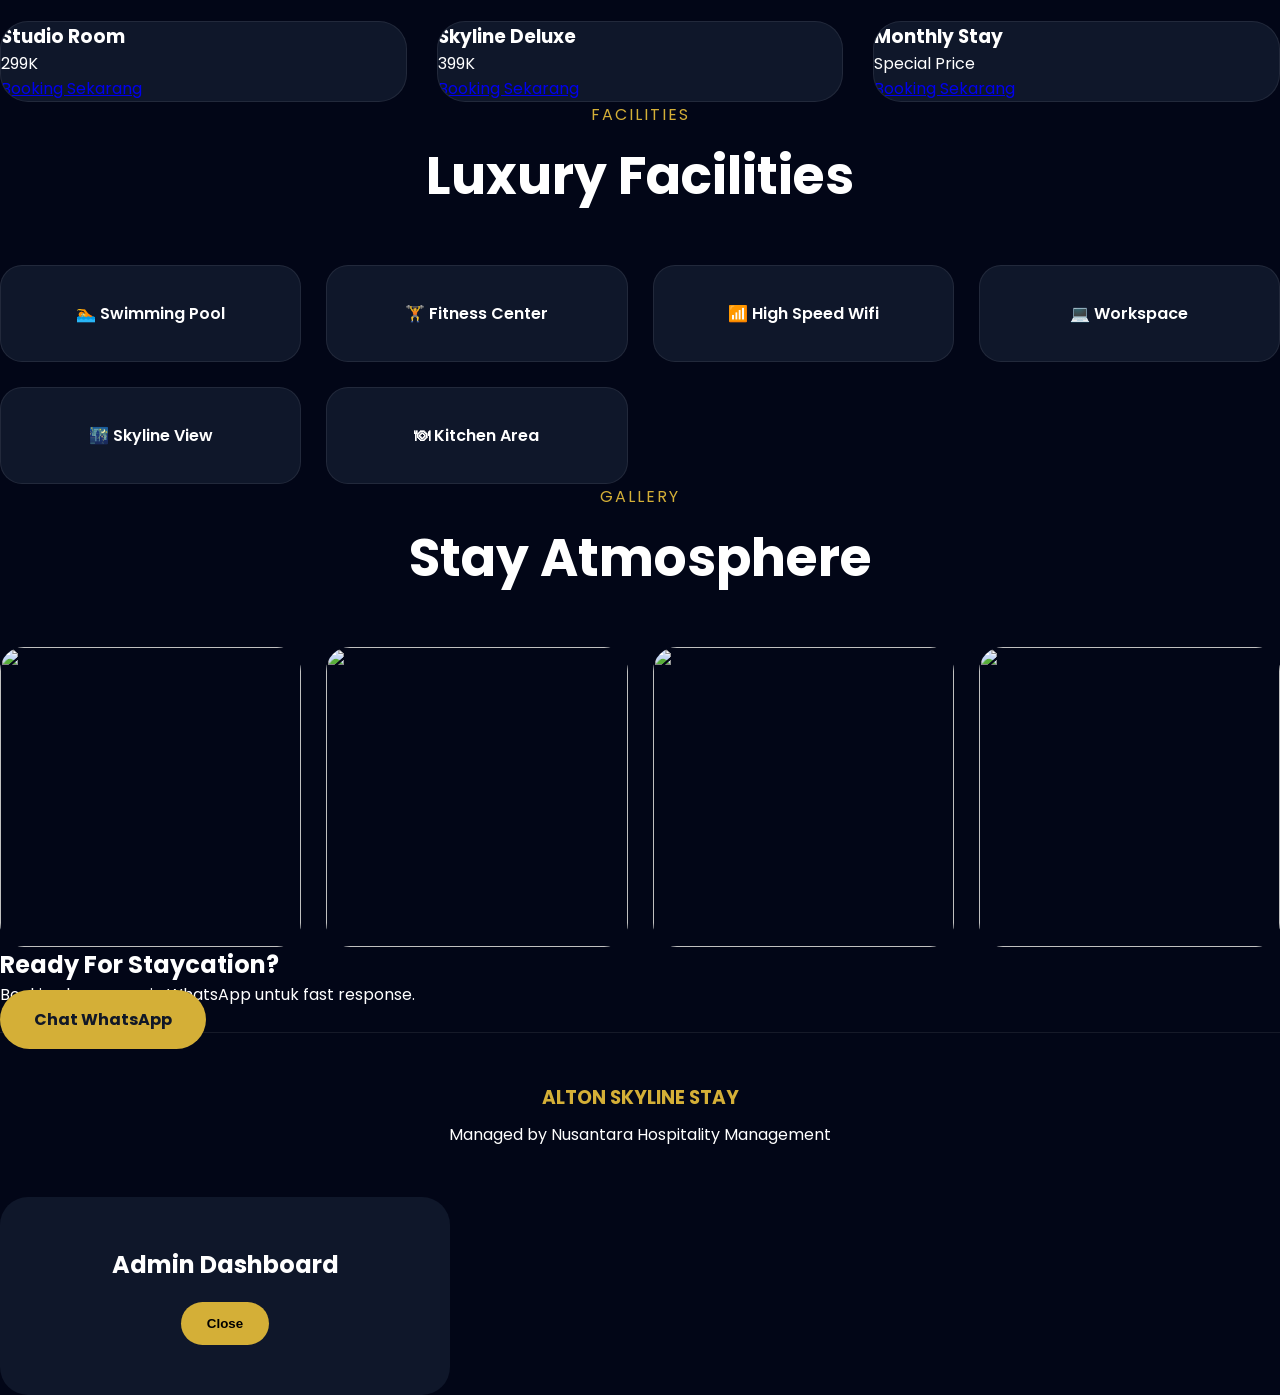
==== commit 155bcd8e: "Update index.html" ====
--- a/index.html
+++ b/index.html
@@ -2,6 +2,7 @@
 <html lang="id">
 
 <head>
+
 <meta charset="UTF-8">
 <meta name="viewport" content="width=device-width, initial-scale=1.0">
 
@@ -13,6 +14,7 @@
 <link rel="preconnect" href="https://fonts.gstatic.com" crossorigin>
 
 <link href="https://fonts.googleapis.com/css2?family=Poppins:wght@300;400;500;600;700;800&display=swap" rel="stylesheet">
+
 </head>
 
 <body>
@@ -26,10 +28,12 @@
 </div>
 
 <div class="nav-links">
+
 <a href="#rooms">Rooms</a>
-<a href="#facility">Facilities</a>
+<a href="#facility">Facility</a>
 <a href="#gallery">Gallery</a>
 <a href="#contact">Contact</a>
+
 </div>
 
 <button class="admin-btn" onclick="openAdmin()">
@@ -42,7 +46,7 @@
 
 <section class="hero">
 
-<div class="overlay"></div>
+<div class="hero-overlay"></div>
 
 <div class="hero-content">
 
@@ -66,7 +70,7 @@
 </a>
 
 <a href="#rooms" class="outline-btn">
-Lihat Kamar
+Explore Room
 </a>
 
 </div>
@@ -77,7 +81,7 @@
 
 <!-- STATS -->
 
-<section class="stats">
+<section class="stats-section">
 
 <div class="stat-box">
 <h2>500+</h2>
@@ -98,7 +102,7 @@
 
 <!-- ROOMS -->
 
-<section class="rooms" id="rooms">
+<section class="rooms-section" id="rooms">
 
 <div class="section-title">
 
@@ -110,142 +114,78 @@
 
 </div>
 
-<div class="room-grid">
-
-<div class="room-card">
+<div class="room-grid" id="roomList">
+
+</div>
+
+</section>
+
+<!-- FACILITY -->
+
+<section class="facility-section" id="facility">
+
+<div class="section-title">
+
+<p>FACILITIES</p>
+
+<h2>
+Luxury Facilities
+</h2>
+
+</div>
+
+<div class="facility-grid">
+
+<div class="facility-card">
+🏊 Swimming Pool
+</div>
+
+<div class="facility-card">
+🏋 Fitness Center
+</div>
+
+<div class="facility-card">
+📶 High Speed Wifi
+</div>
+
+<div class="facility-card">
+💻 Workspace
+</div>
+
+<div class="facility-card">
+🌃 Skyline View
+</div>
+
+<div class="facility-card">
+🍽 Kitchen Area
+</div>
+
+</div>
+
+</section>
+
+<!-- GALLERY -->
+
+<section class="gallery-section" id="gallery">
+
+<div class="section-title">
+
+<p>GALLERY</p>
+
+<h2>
+Stay Atmosphere
+</h2>
+
+</div>
+
+<div class="gallery-grid">
 
 <img src="https://images.unsplash.com/photo-1505693416388-ac5ce068fe85?q=80&w=1200&auto=format&fit=crop">
 
-<div class="room-content">
-
-<h3>Studio Skyline</h3>
-
-<div class="price">
-Rp299K / Night
-</div>
-
-<ul>
-<li>✔ Smart TV</li>
-<li>✔ Wifi</li>
-<li>✔ AC</li>
-<li>✔ City View</li>
-</ul>
-
-<a href="https://wa.me/628976660674" class="room-btn">
-Booking
-</a>
-
-</div>
-
-</div>
-
-<div class="room-card">
-
 <img src="https://images.unsplash.com/photo-1522708323590-d24dbb6b0267?q=80&w=1200&auto=format&fit=crop">
 
-<div class="room-content">
-
-<h3>Skyline Deluxe</h3>
-
-<div class="price">
-Rp399K / Night
-</div>
-
-<ul>
-<li>✔ Netflix</li>
-<li>✔ Kitchen Set</li>
-<li>✔ Workspace</li>
-<li>✔ Premium Interior</li>
-</ul>
-
-<a href="https://wa.me/628976660674" class="room-btn">
-Booking
-</a>
-
-</div>
-
-</div>
-
-<div class="room-card">
-
 <img src="https://images.unsplash.com/photo-1494526585095-c41746248156?q=80&w=1200&auto=format&fit=crop">
 
-<div class="room-content">
-
-<h3>Monthly Stay</h3>
-
-<div class="price">
-Special Price
-</div>
-
-<ul>
-<li>✔ Long Stay</li>
-<li>✔ Full Facility</li>
-<li>✔ Fast Wifi</li>
-<li>✔ Strategic Area</li>
-</ul>
-
-<a href="https://wa.me/628976660674" class="room-btn">
-Booking
-</a>
-
-</div>
-
-</div>
-
-</div>
-
-</section>
-
-<!-- FACILITY -->
-
-<section class="facility" id="facility">
-
-<div class="section-title">
-
-<p>FACILITIES</p>
-
-<h2>
-Luxury Facilities
-</h2>
-
-</div>
-
-<div class="facility-grid">
-
-<div class="facility-card">🏊 Swimming Pool</div>
-<div class="facility-card">🏋 Fitness Center</div>
-<div class="facility-card">📶 High Speed Wifi</div>
-<div class="facility-card">💻 Workspace</div>
-<div class="facility-card">🌃 Skyline View</div>
-<div class="facility-card">🍽 Kitchen Area</div>
-
-</div>
-
-</section>
-
-<!-- GALLERY -->
-
-<section class="gallery" id="gallery">
-
-<div class="section-title">
-
-<p>GALLERY</p>
-
-<h2>
-Stay Atmosphere
-</h2>
-
-</div>
-
-<div class="gallery-grid">
-
-<img src="https://images.unsplash.com/photo-1505693416388-ac5ce068fe85?q=80&w=1200&auto=format&fit=crop">
-
-<img src="https://images.unsplash.com/photo-1522708323590-d24dbb6b0267?q=80&w=1200&auto=format&fit=crop">
-
-<img src="https://images.unsplash.com/photo-1494526585095-c41746248156?q=80&w=1200&auto=format&fit=crop">
-
 <img src="https://images.unsplash.com/photo-1502672260266-1c1ef2d93688?q=80&w=1200&auto=format&fit=crop">
 
 </div>
@@ -254,7 +194,7 @@
 
 <!-- CTA -->
 
-<section class="cta" id="contact">
+<section class="cta-section" id="contact">
 
 <h2>
 Ready For Staycation?
@@ -274,7 +214,9 @@
 
 <footer>
 
-<h3>ALTON SKYLINE STAY</h3>
+<h3>
+ALTON SKYLINE STAY
+</h3>
 
 <p>
 Managed by Nusantara Hospitality Management
@@ -282,17 +224,17 @@
 
 </footer>
 
-<!-- ADMIN PANEL -->
-
-<div class="admin-panel" id="adminPanel">
+<!-- ADMIN MODAL -->
+
+<div class="admin-modal" id="adminModal">
 
 <div class="admin-content">
 
-<h2>Admin Panel</h2>
-
-<p>
+<h2>
+Admin Dashboard
+</h2>
+
 <div id="adminRooms"></div>
-</p>
 
 <button onclick="closeAdmin()">
 Close
@@ -302,12 +244,15 @@
 
 </div>
 
-<!-- FLOATING WA -->
-
-<a href="https://wa.me/628976660674" class="floating-wa">
+<!-- FLOATING -->
+
+<a href="https://wa.me/628976660674"
+class="floating-wa">
+
 WA
-</a>
-<div id="adminRooms"></div>
+
+</a>
+
 <script src="script.js"></script>
 
 </body>
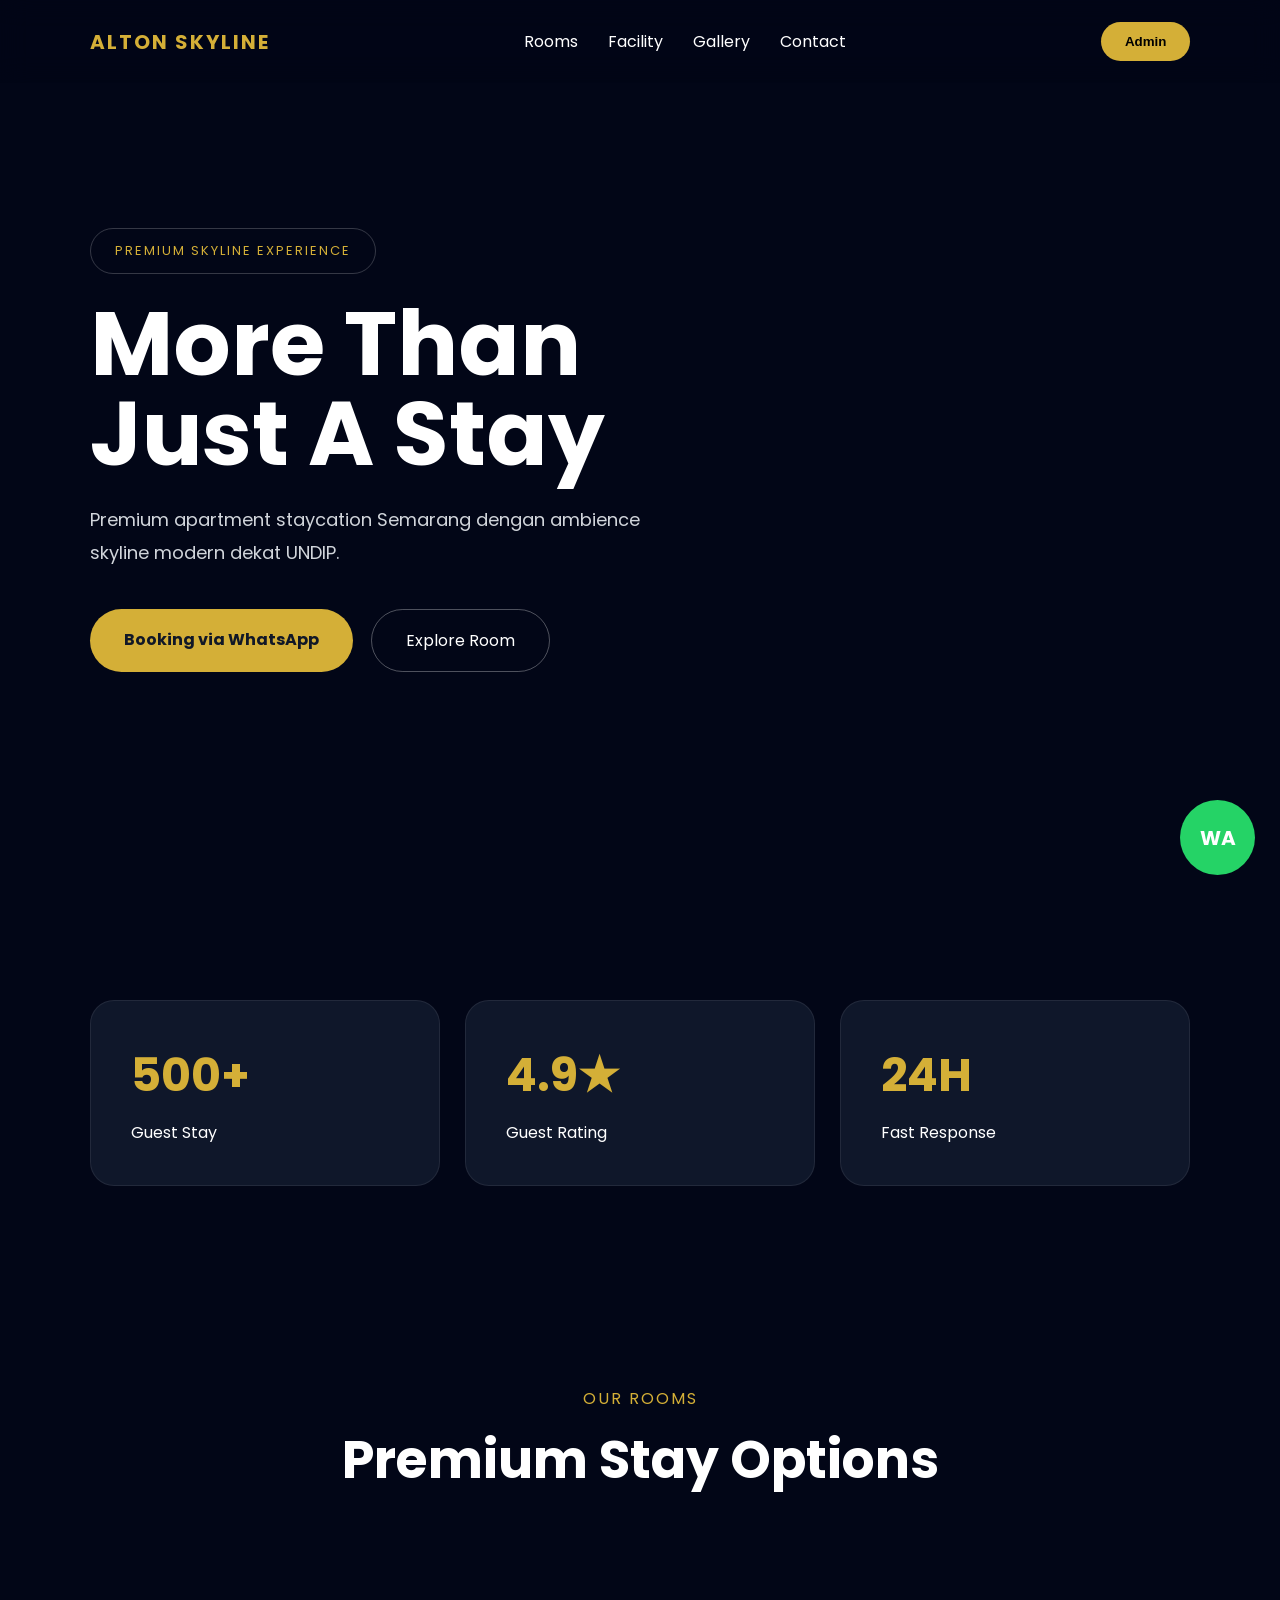
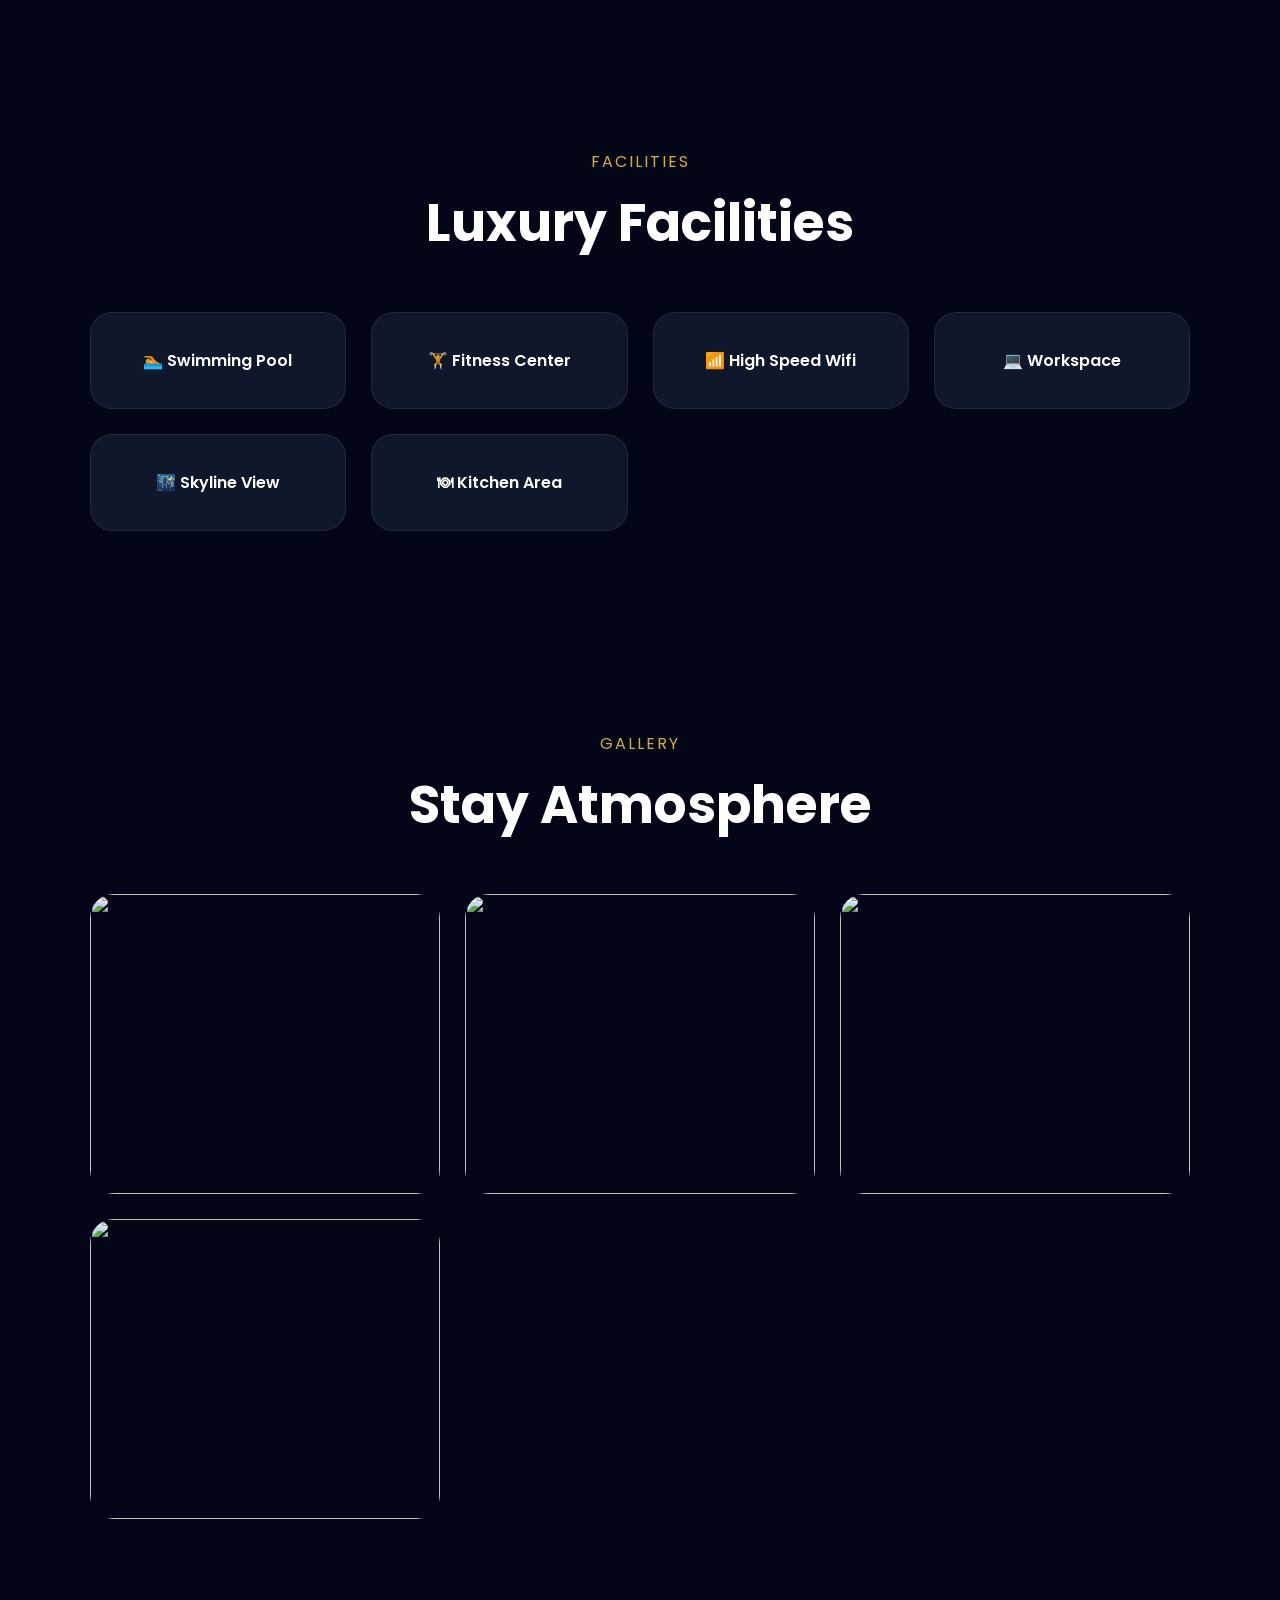
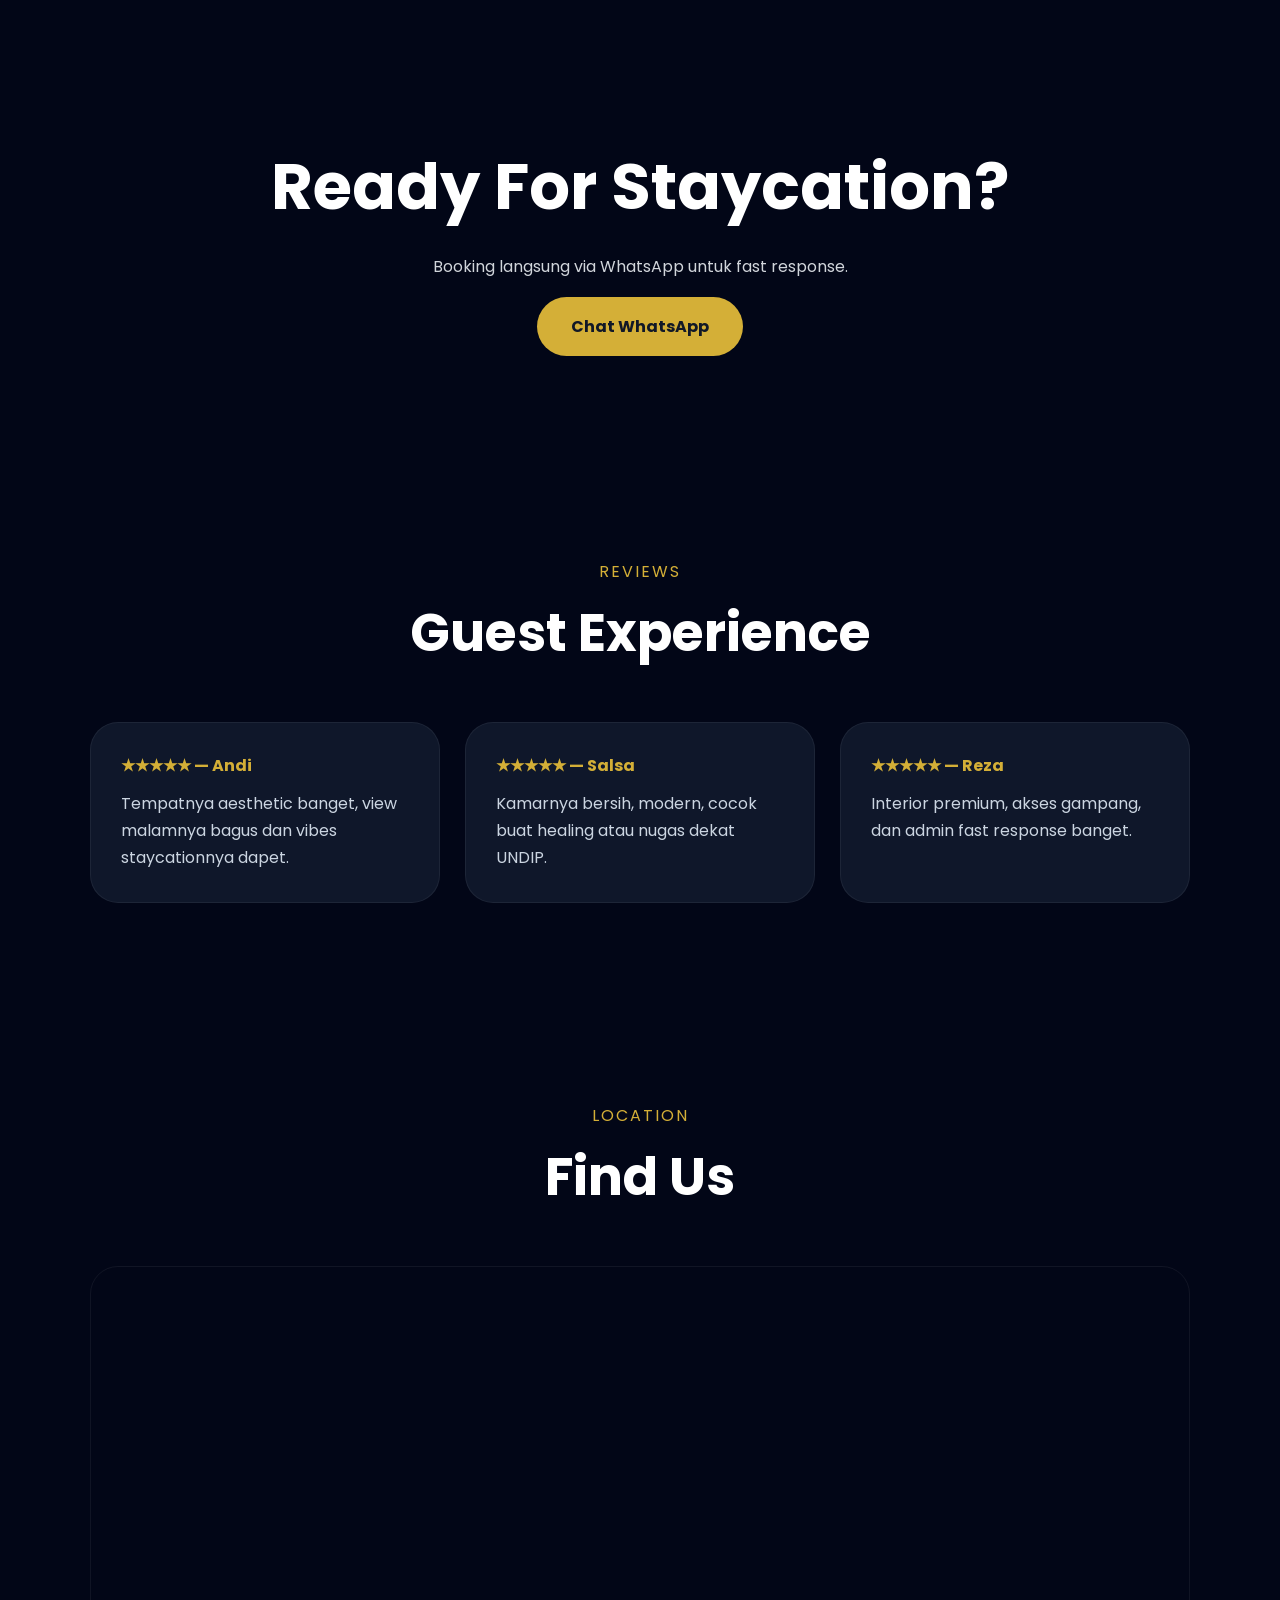
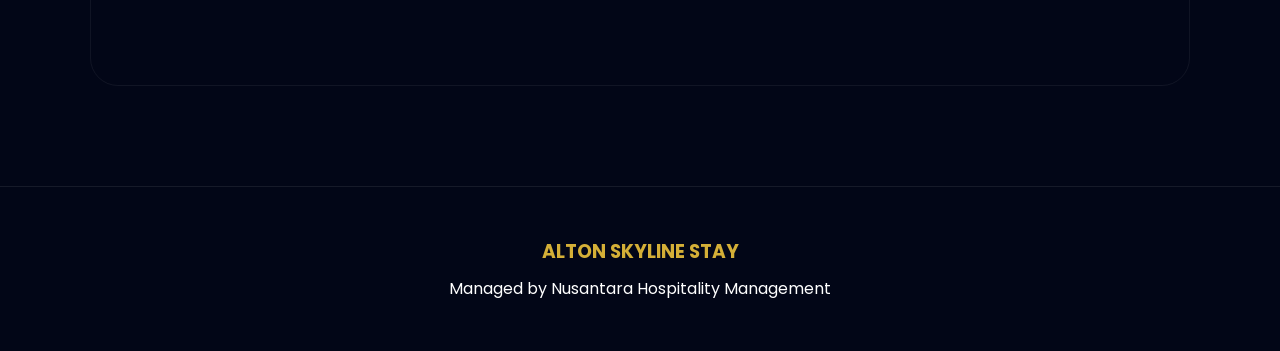
==== commit c3eb78d7: "Update index.html" ====
--- a/index.html
+++ b/index.html
@@ -211,7 +211,86 @@
 </section>
 
 <!-- FOOTER -->
-
+<!-- REVIEW -->
+
+<section class="review-section">
+
+<div class="section-title">
+
+<p>REVIEWS</p>
+
+<h2>
+Guest Experience
+</h2>
+
+</div>
+
+<div class="review-grid">
+
+<div class="review-card">
+
+<h4>
+★★★★★ — Andi
+</h4>
+
+<p>
+Tempatnya aesthetic banget, view malamnya bagus dan vibes staycationnya dapet.
+</p>
+
+</div>
+
+<div class="review-card">
+
+<h4>
+★★★★★ — Salsa
+</h4>
+
+<p>
+Kamarnya bersih, modern, cocok buat healing atau nugas dekat UNDIP.
+</p>
+
+</div>
+
+<div class="review-card">
+
+<h4>
+★★★★★ — Reza
+</h4>
+
+<p>
+Interior premium, akses gampang, dan admin fast response banget.
+</p>
+
+</div>
+
+</div>
+
+</section>
+
+<!-- MAPS -->
+
+<section class="maps-section">
+
+<div class="section-title">
+
+<p>LOCATION</p>
+
+<h2>
+Find Us
+</h2>
+
+</div>
+
+<div class="maps-box">
+
+<iframe
+src="https://www.google.com/maps?q=Alton%20Residence%20Semarang&output=embed"
+loading="lazy">
+</iframe>
+
+</div>
+
+</section>
 <footer>
 
 <h3>
--- a/style.css
+++ b/style.css
@@ -29,7 +29,7 @@
 justify-content:space-between;
 align-items:center;
 
-background:rgba(2,6,23,.6);
+background:rgba(2,6,23,.55);
 
 backdrop-filter:blur(14px);
 
@@ -45,13 +45,12 @@
 
 .nav-links{
 display:flex;
-gap:28px;
+gap:30px;
 }
 
 .nav-links a{
 text-decoration:none;
 color:white;
-font-size:15px;
 }
 
 .admin-btn{
@@ -69,7 +68,7 @@
 height:100vh;
 
 background:
-linear-gradient(rgba(2,6,23,.78),rgba(2,6,23,.88)),
+linear-gradient(rgba(2,6,23,.82),rgba(2,6,23,.9)),
 url('https://images.unsplash.com/photo-1494526585095-c41746248156?q=80&w=1600&auto=format&fit=crop');
 
 background-size:cover;
@@ -79,12 +78,10 @@
 align-items:center;
 
 padding:0 7%;
-position:relative;
 }
 
 .hero-content{
 max-width:700px;
-z-index:2;
 }
 
 .hero-tag{
@@ -105,7 +102,7 @@
 }
 
 .hero h1{
-font-size:88px;
+font-size:90px;
 line-height:1;
 margin-bottom:25px;
 }
@@ -145,13 +142,14 @@
 border-radius:999px;
 
 text-decoration:none;
+
 color:white;
 }
 
 /* STATS */
 
-.stats{
-padding:90px 7%;
+.stats-section{
+padding:100px 7%;
 
 display:grid;
 grid-template-columns:repeat(auto-fit,minmax(220px,1fr));
@@ -193,7 +191,7 @@
 
 /* ROOMS */
 
-.rooms{
+.rooms-section{
 padding:100px 7%;
 }
 
@@ -234,7 +232,7 @@
 margin-bottom:15px;
 }
 
-.price{
+.room-price{
 font-size:22px;
 color:#d4af37;
 margin-bottom:20px;
@@ -268,7 +266,7 @@
 
 /* FACILITY */
 
-.facility{
+.facility-section{
 padding:100px 7%;
 }
 
@@ -294,7 +292,7 @@
 
 /* GALLERY */
 
-.gallery{
+.gallery-section{
 padding:100px 7%;
 }
 
@@ -313,17 +311,17 @@
 
 /* CTA */
 
-.cta{
+.cta-section{
 padding:120px 7%;
 text-align:center;
 }
 
-.cta h2{
+.cta-section h2{
 font-size:64px;
 margin-bottom:20px;
 }
 
-.cta p{
+.cta-section p{
 color:#d1d5db;
 margin-bottom:35px;
 }
@@ -343,7 +341,7 @@
 
 /* ADMIN */
 
-.admin-panel{
+.admin-modal{
 position:fixed;
 top:0;
 left:0;
@@ -362,32 +360,63 @@
 .admin-content{
 background:#0f172a;
 
-padding:50px;
+padding:40px;
 
 border-radius:28px;
 
-text-align:center;
-
 width:90%;
-max-width:450px;
+max-width:500px;
+
+max-height:80vh;
+
+overflow:auto;
 }
 
 .admin-content h2{
-margin-bottom:20px;
-}
-
-.admin-content p{
 margin-bottom:25px;
-color:#d1d5db;
 }
 
 .admin-content button{
 background:#d4af37;
 border:none;
-padding:14px 26px;
+padding:14px 24px;
 border-radius:999px;
 font-weight:700;
 cursor:pointer;
+margin-top:15px;
+}
+
+/* ADMIN ROOM */
+
+.admin-room{
+background:#111827;
+padding:25px;
+border-radius:20px;
+margin-bottom:20px;
+}
+
+.admin-room h3{
+margin-bottom:10px;
+}
+
+.admin-room p{
+margin-bottom:10px;
+color:#d1d5db;
+}
+
+.admin-room input{
+width:100%;
+padding:14px;
+border:none;
+border-radius:14px;
+margin-bottom:12px;
+background:#1e293b;
+color:white;
+}
+
+.admin-room button{
+width:100%;
+margin-top:10px;
 }
 
 /* FLOATING */
@@ -444,70 +473,240 @@
 }
 
 .section-title h2{
-font-size:36px;
-}
-
-.cta h2{
+font-size:38px;
+}
+
+.cta-section h2{
 font-size:42px;
 }
 
 }
-/* ADMIN ROOM */
-
-.admin-room{
+/* =========================
+ADMIN FINAL UI
+========================= */
+
+.admin-logo{
+
+width:90px;
+
+margin-bottom:20px;
+}
+
+.dashboard-top{
+
+display:flex;
+justify-content:space-between;
+align-items:center;
+
+margin-bottom:30px;
+}
+
+.back-btn{
+
+background:#d4af37;
+
+padding:12px 22px;
+
+border-radius:999px;
+
+text-decoration:none;
+
+font-weight:700;
+
+color:#111827;
+}
+
+.dashboard-info{
+
+display:grid;
+grid-template-columns:repeat(auto-fit,minmax(180px,1fr));
+
+gap:20px;
+
+margin-bottom:35px;
+}
+
+.dashboard-card{
 
 background:#111827;
 
-padding:25px;
-
-border-radius:20px;
-
-margin-top:20px;
-
-text-align:left;
-}
-
-.admin-room h3{
+padding:24px;
+
+border-radius:22px;
+
+border:1px solid rgba(255,255,255,.06);
+}
+
+.dashboard-card h3{
+
+font-size:15px;
+
 margin-bottom:10px;
-}
-
-.admin-room p{
-margin-bottom:10px;
-color:#d1d5db;
-}
-
-.admin-room input{
-
-width:100%;
-
-padding:14px;
+
+color:#cbd5e1;
+}
+
+.dashboard-card p{
+
+font-size:32px;
+
+font-weight:700;
+
+color:#d4af37;
+}
+
+.admin-textarea{
+
+width:100%;
+
+min-height:100px;
+
+padding:16px;
 
 border:none;
 
-border-radius:14px;
-
-margin-bottom:14px;
+border-radius:16px;
 
 background:#1e293b;
 
 color:white;
-}
-
-.admin-room button{
-
-width:100%;
-
-padding:14px;
+
+margin-bottom:12px;
+
+resize:none;
+
+font-family:'Poppins',sans-serif;
+}
+
+.room-desc{
+
+color:#cbd5e1;
+
+line-height:1.7;
+
+margin-bottom:22px;
+}
+
+/* REVIEW */
+
+.review-section{
+
+padding:100px 7%;
+}
+
+.review-grid{
+
+display:grid;
+
+grid-template-columns:
+repeat(auto-fit,minmax(300px,1fr));
+
+gap:25px;
+}
+
+.review-card{
+
+background:#0f172a;
+
+padding:30px;
+
+border-radius:28px;
+
+border:1px solid rgba(255,255,255,.06);
+}
+
+.review-card h4{
+
+margin-bottom:12px;
+
+color:#d4af37;
+}
+
+.review-card p{
+
+color:#cbd5e1;
+
+line-height:1.7;
+}
+
+/* MAPS */
+
+.maps-section{
+
+padding:100px 7%;
+}
+
+.maps-box{
+
+width:100%;
+
+height:420px;
+
+border-radius:28px;
+
+overflow:hidden;
+
+border:1px solid rgba(255,255,255,.06);
+}
+
+.maps-box iframe{
+
+width:100%;
+height:100%;
 
 border:none;
-
-border-radius:14px;
-
-margin-bottom:10px;
-
-background:#d4af37;
-
-font-weight:700;
-
-cursor:pointer;
-}
+}
+
+/* FOOTER FINAL */
+
+footer{
+
+background:#020617;
+}
+
+.footer-social{
+
+display:flex;
+justify-content:center;
+gap:20px;
+
+margin-top:18px;
+
+flex-wrap:wrap;
+}
+
+.footer-social a{
+
+text-decoration:none;
+
+color:#cbd5e1;
+}
+
+.footer-social a:hover{
+color:#d4af37;
+}
+
+/* MOBILE */
+
+@media(max-width:768px){
+
+.dashboard-top{
+flex-direction:column;
+gap:20px;
+align-items:flex-start;
+}
+
+.dashboard-info{
+grid-template-columns:1fr;
+}
+
+.admin-page{
+padding:20px;
+}
+
+.admin-login,
+.dashboard{
+padding:28px;
+}
+
+}
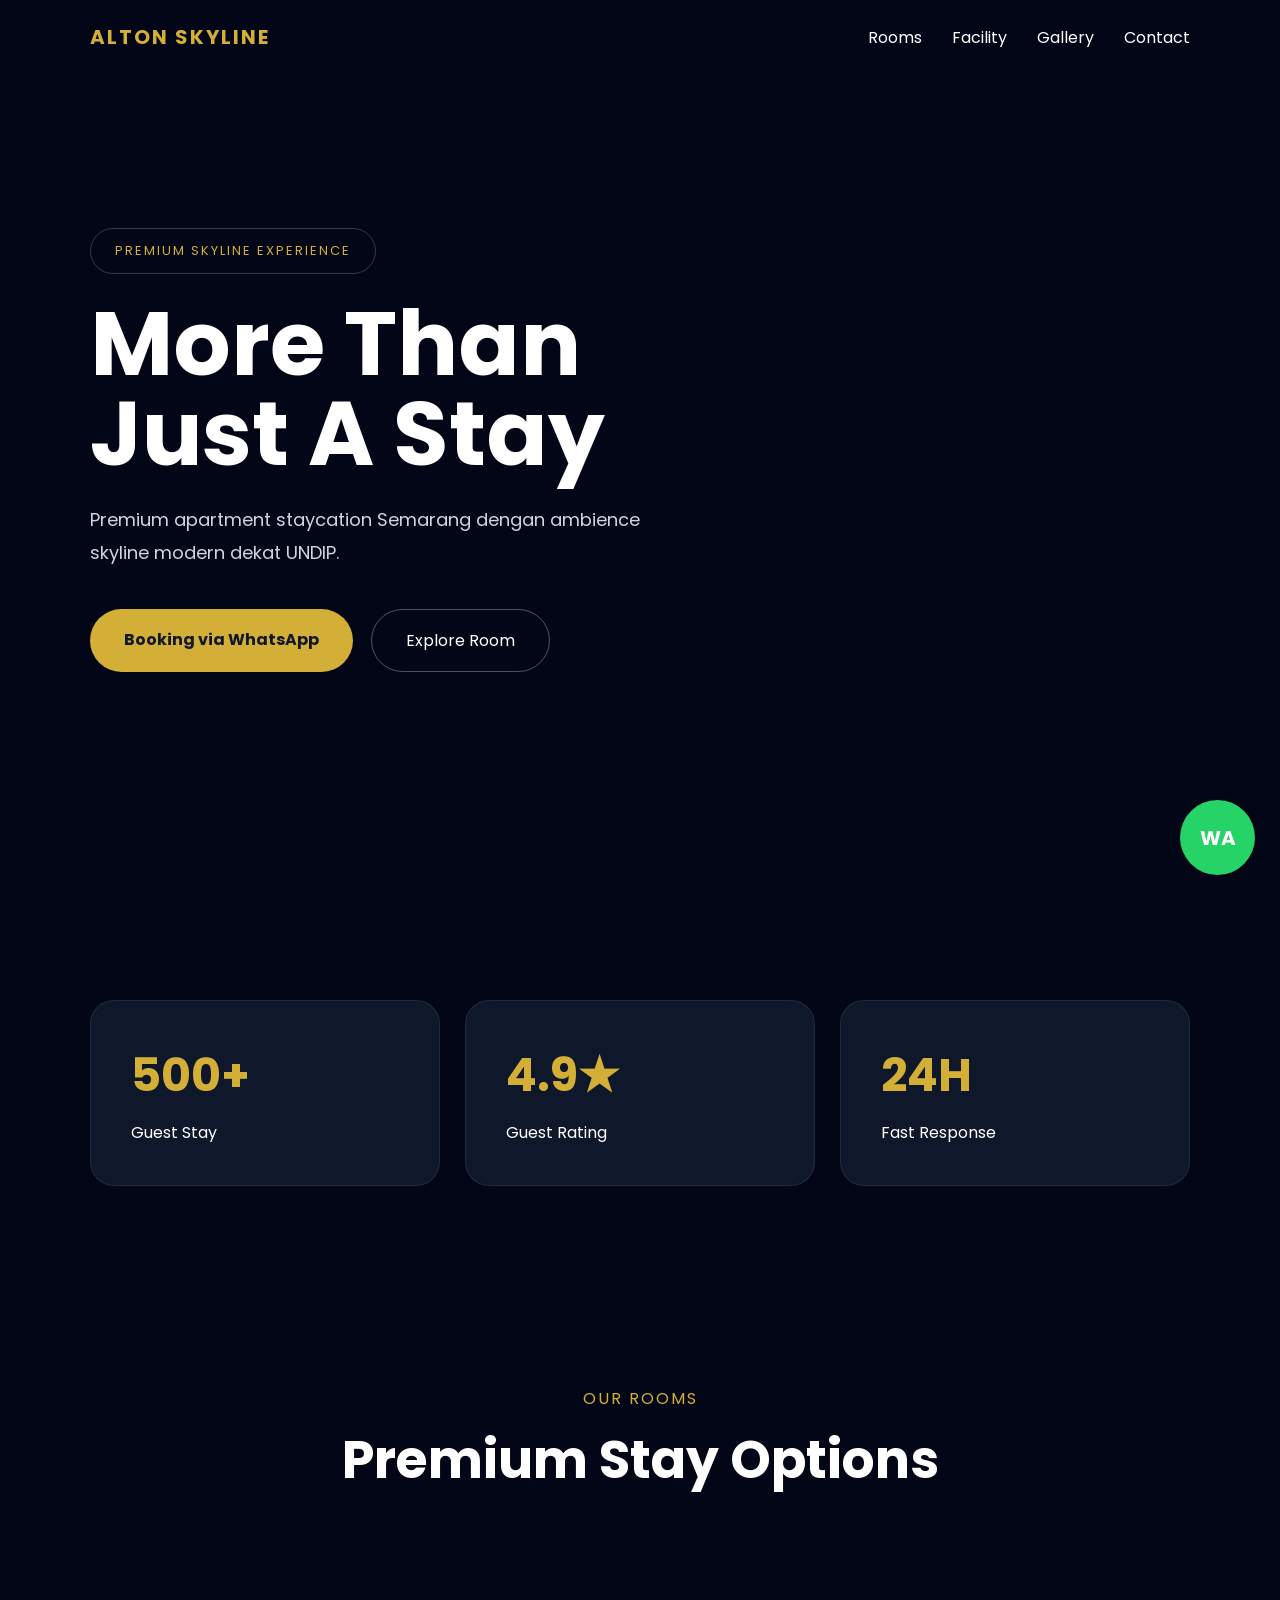
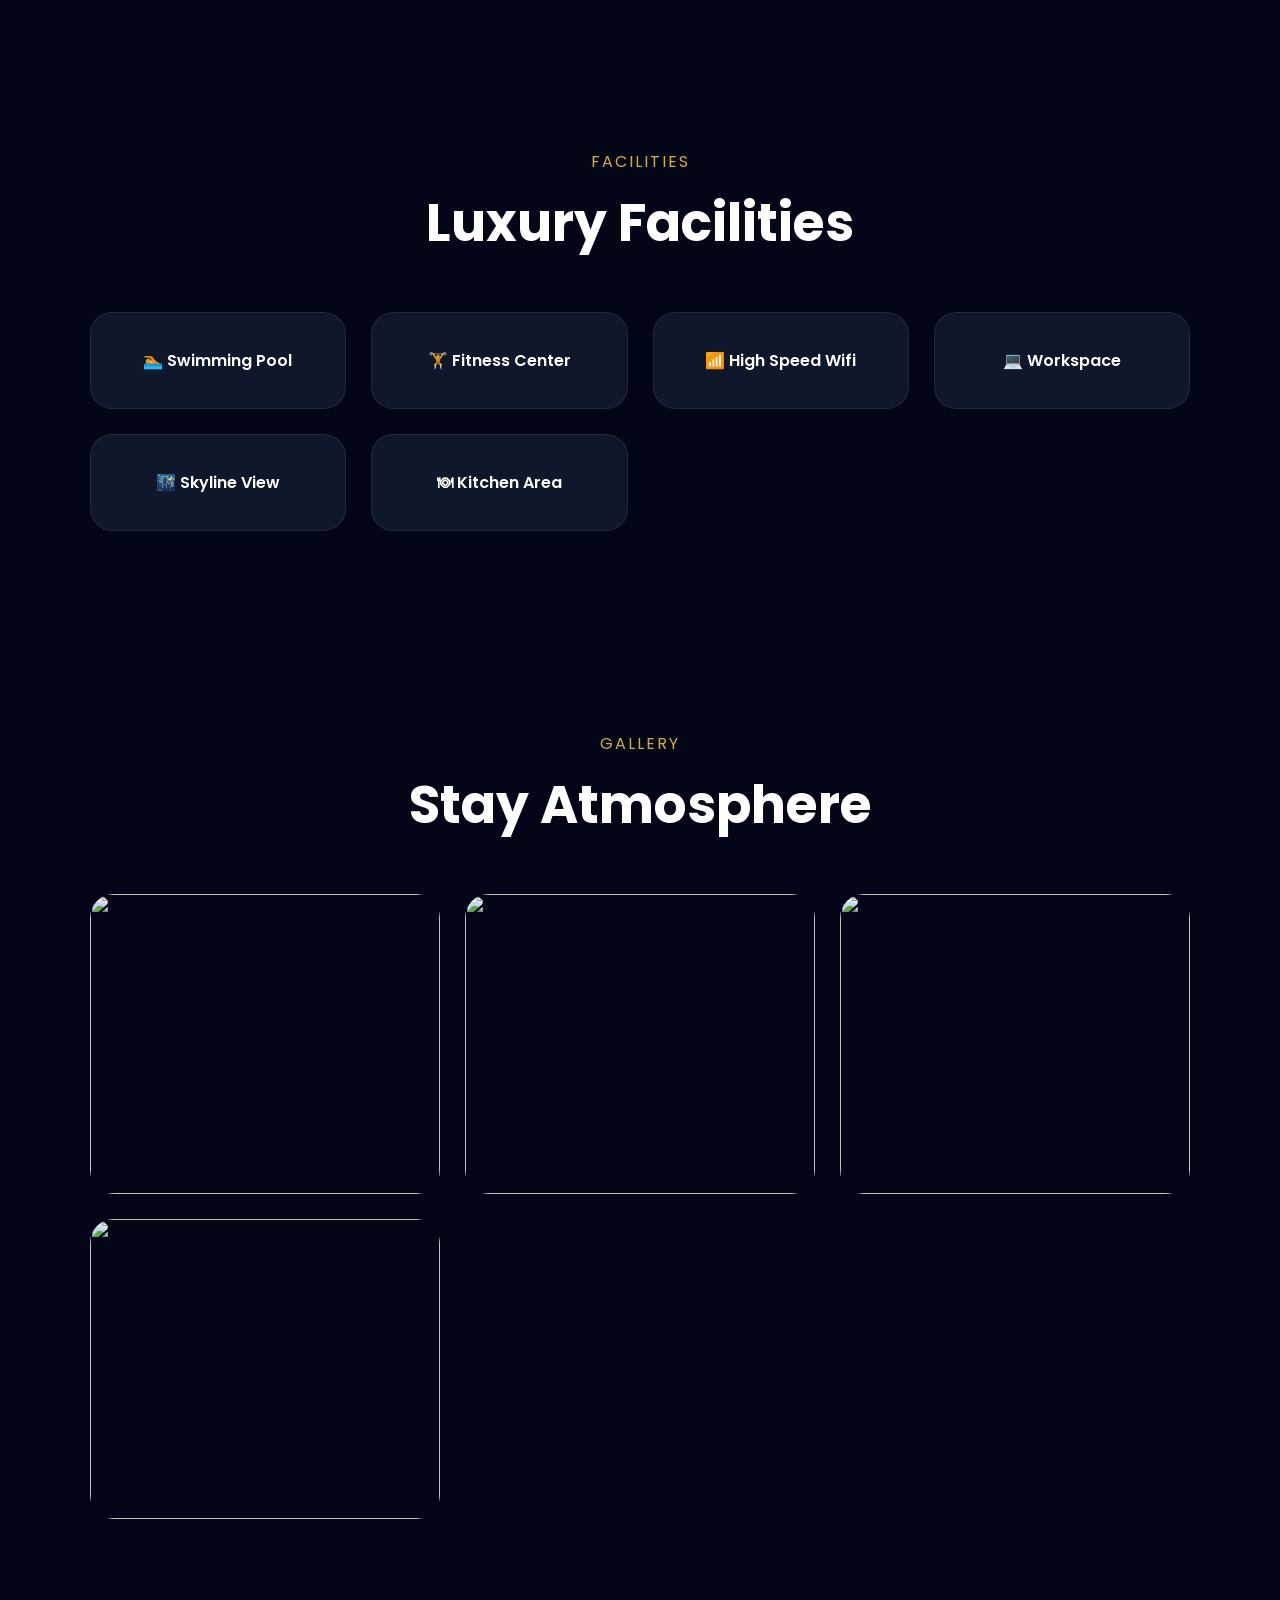
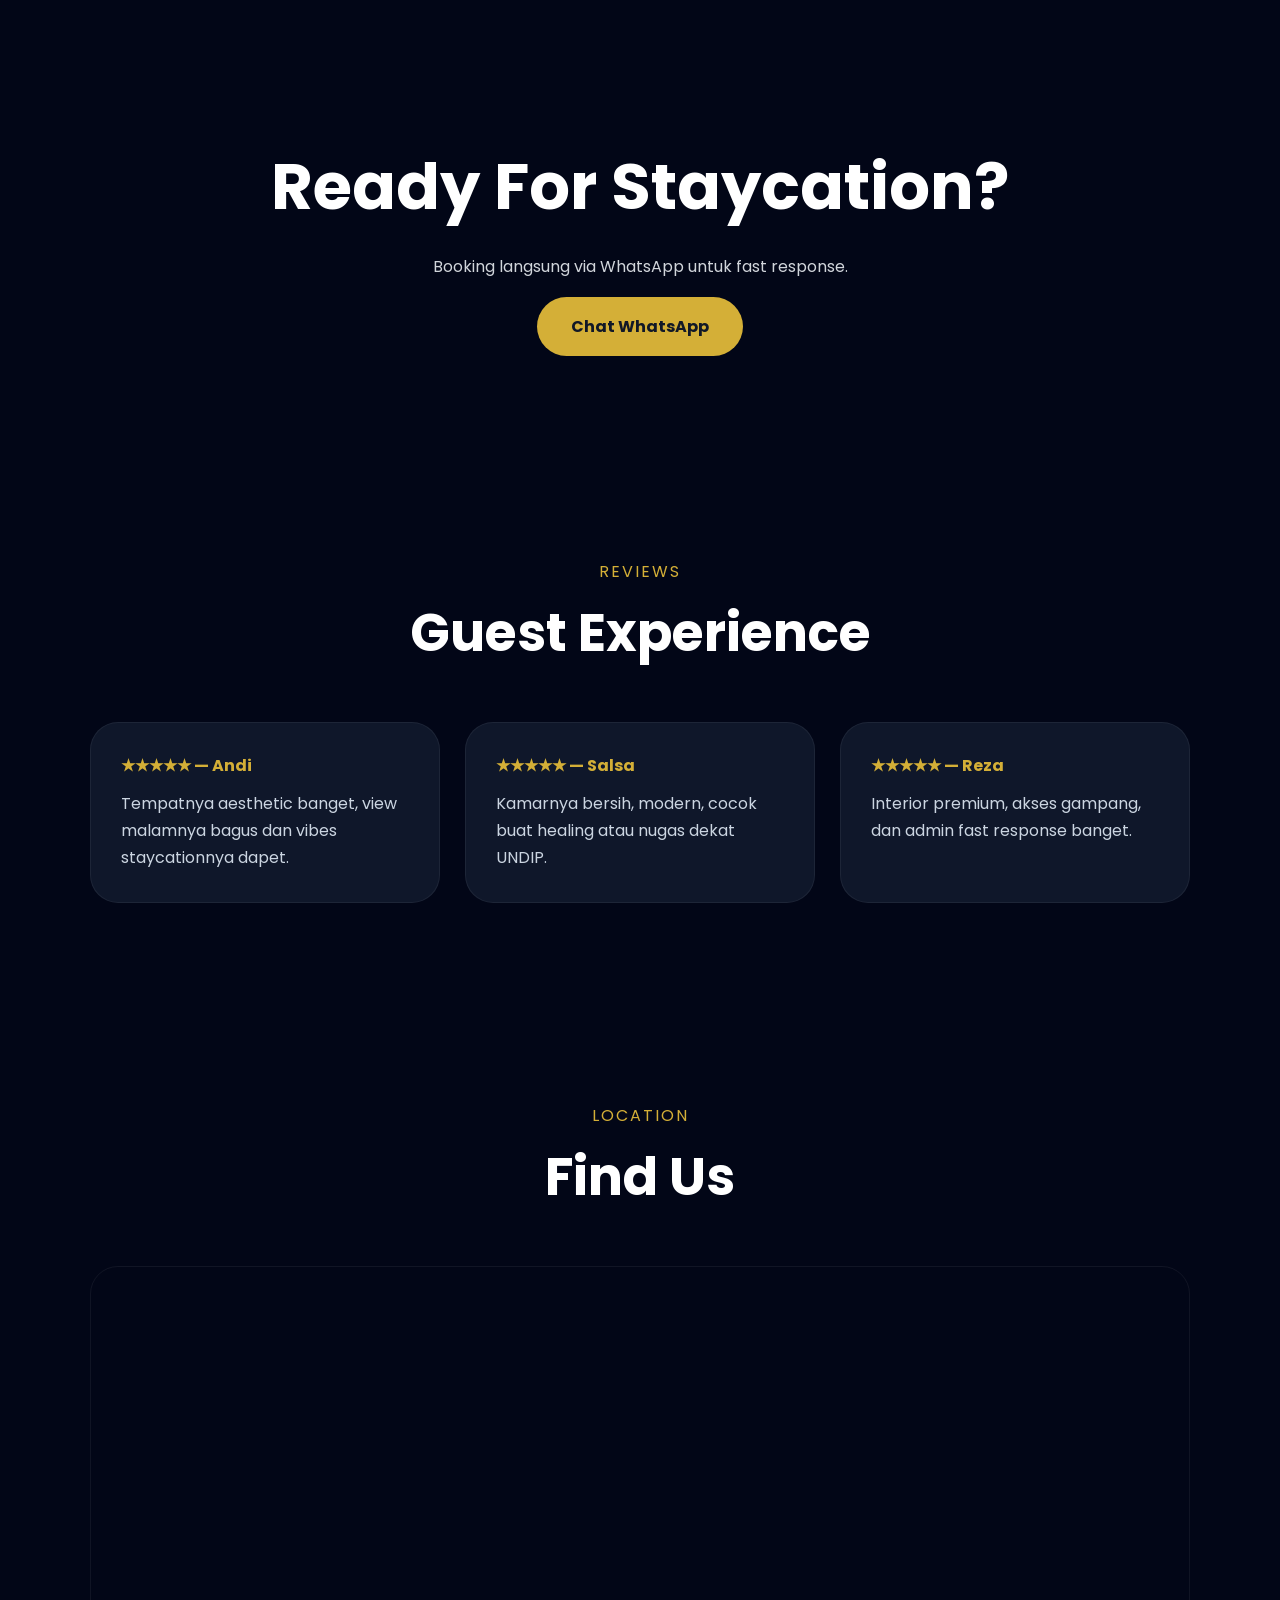
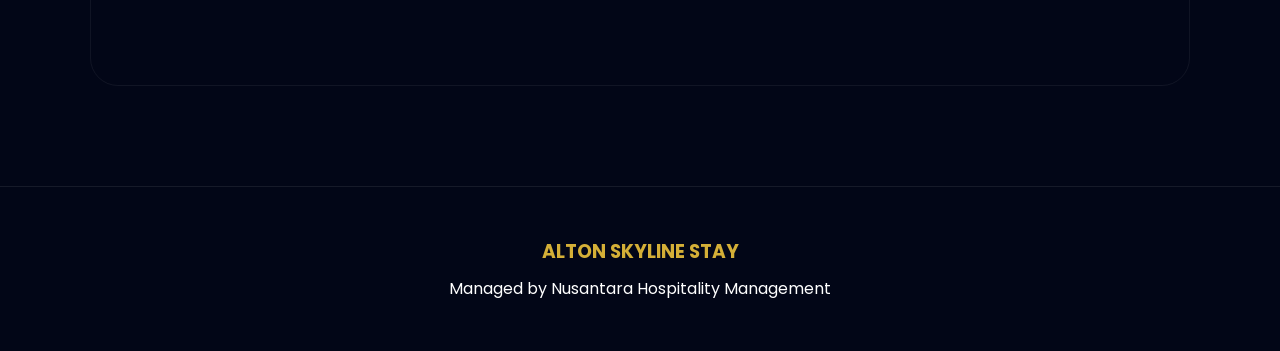
==== commit 073b1484: "Update index.html" ====
--- a/index.html
+++ b/index.html
@@ -36,9 +36,7 @@
 
 </div>
 
-<button class="admin-btn" onclick="openAdmin()">
-Admin
-</button>
+
 
 </nav>
 
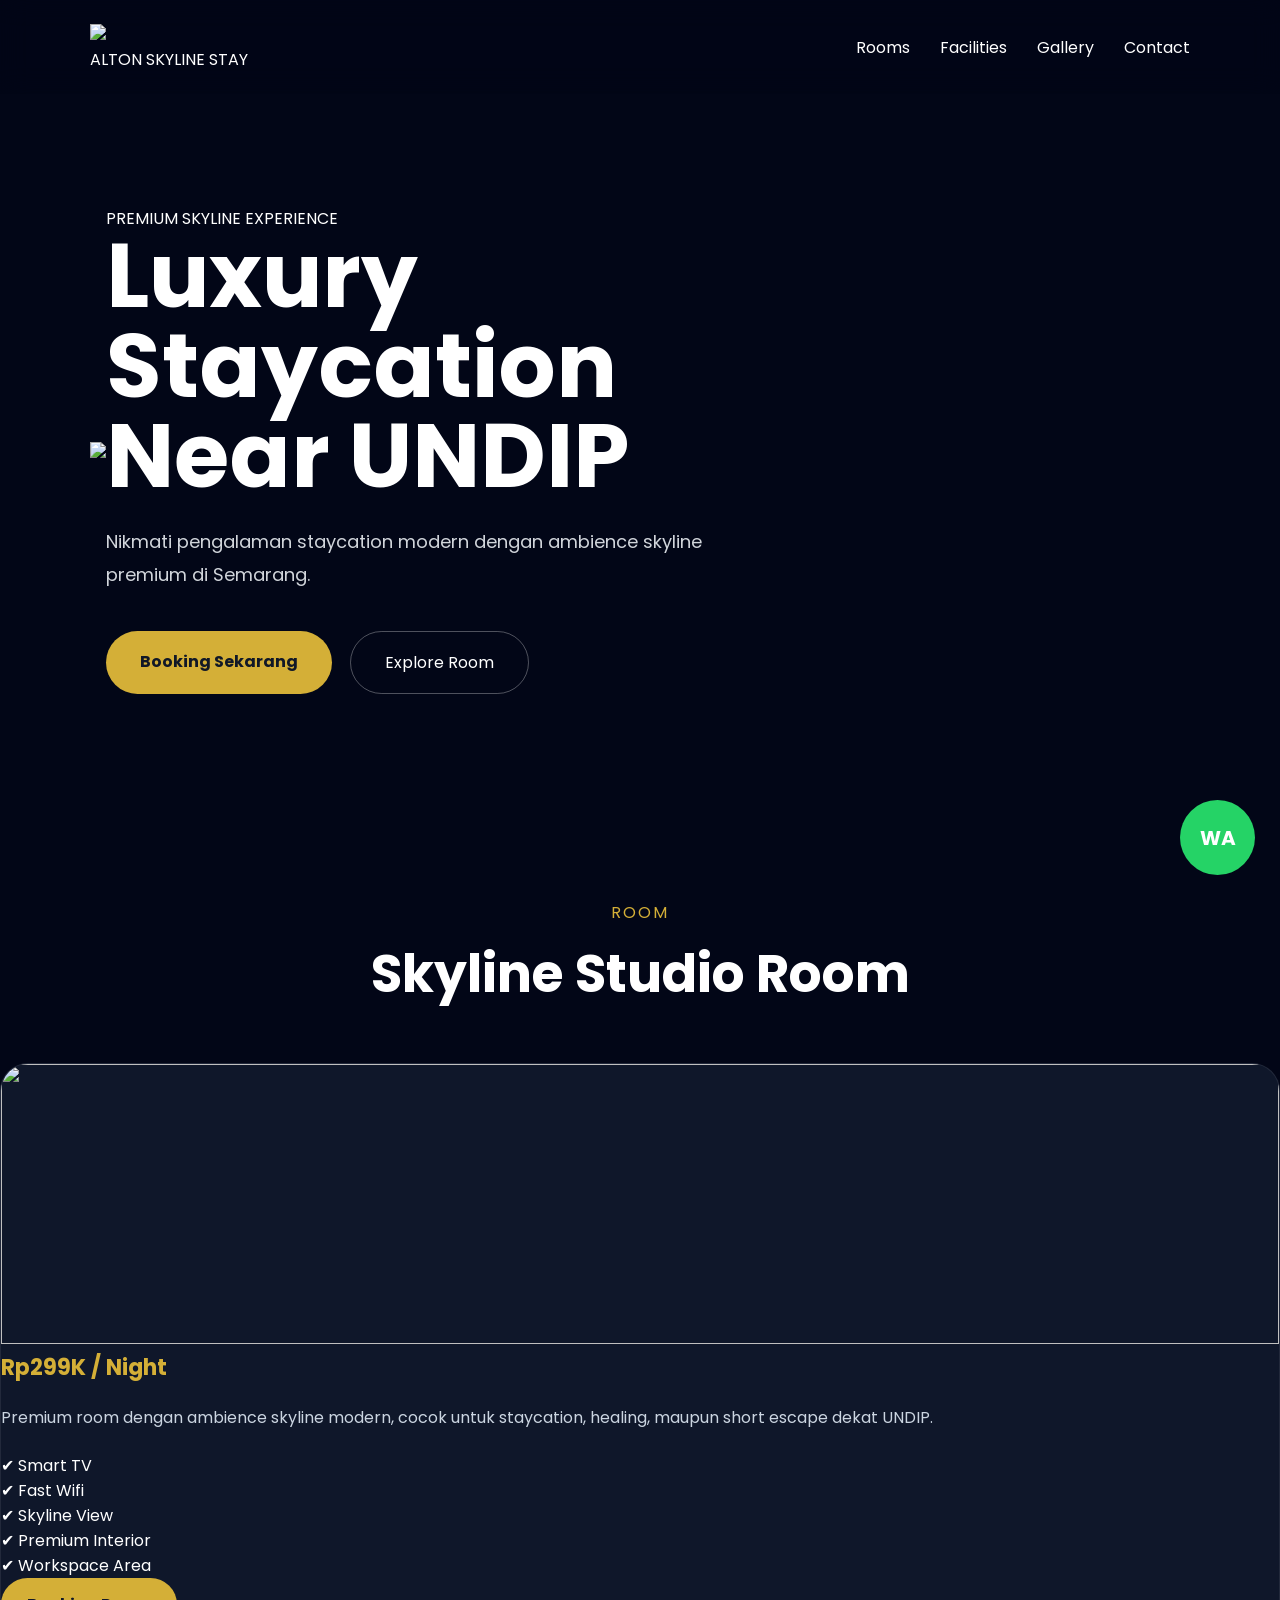
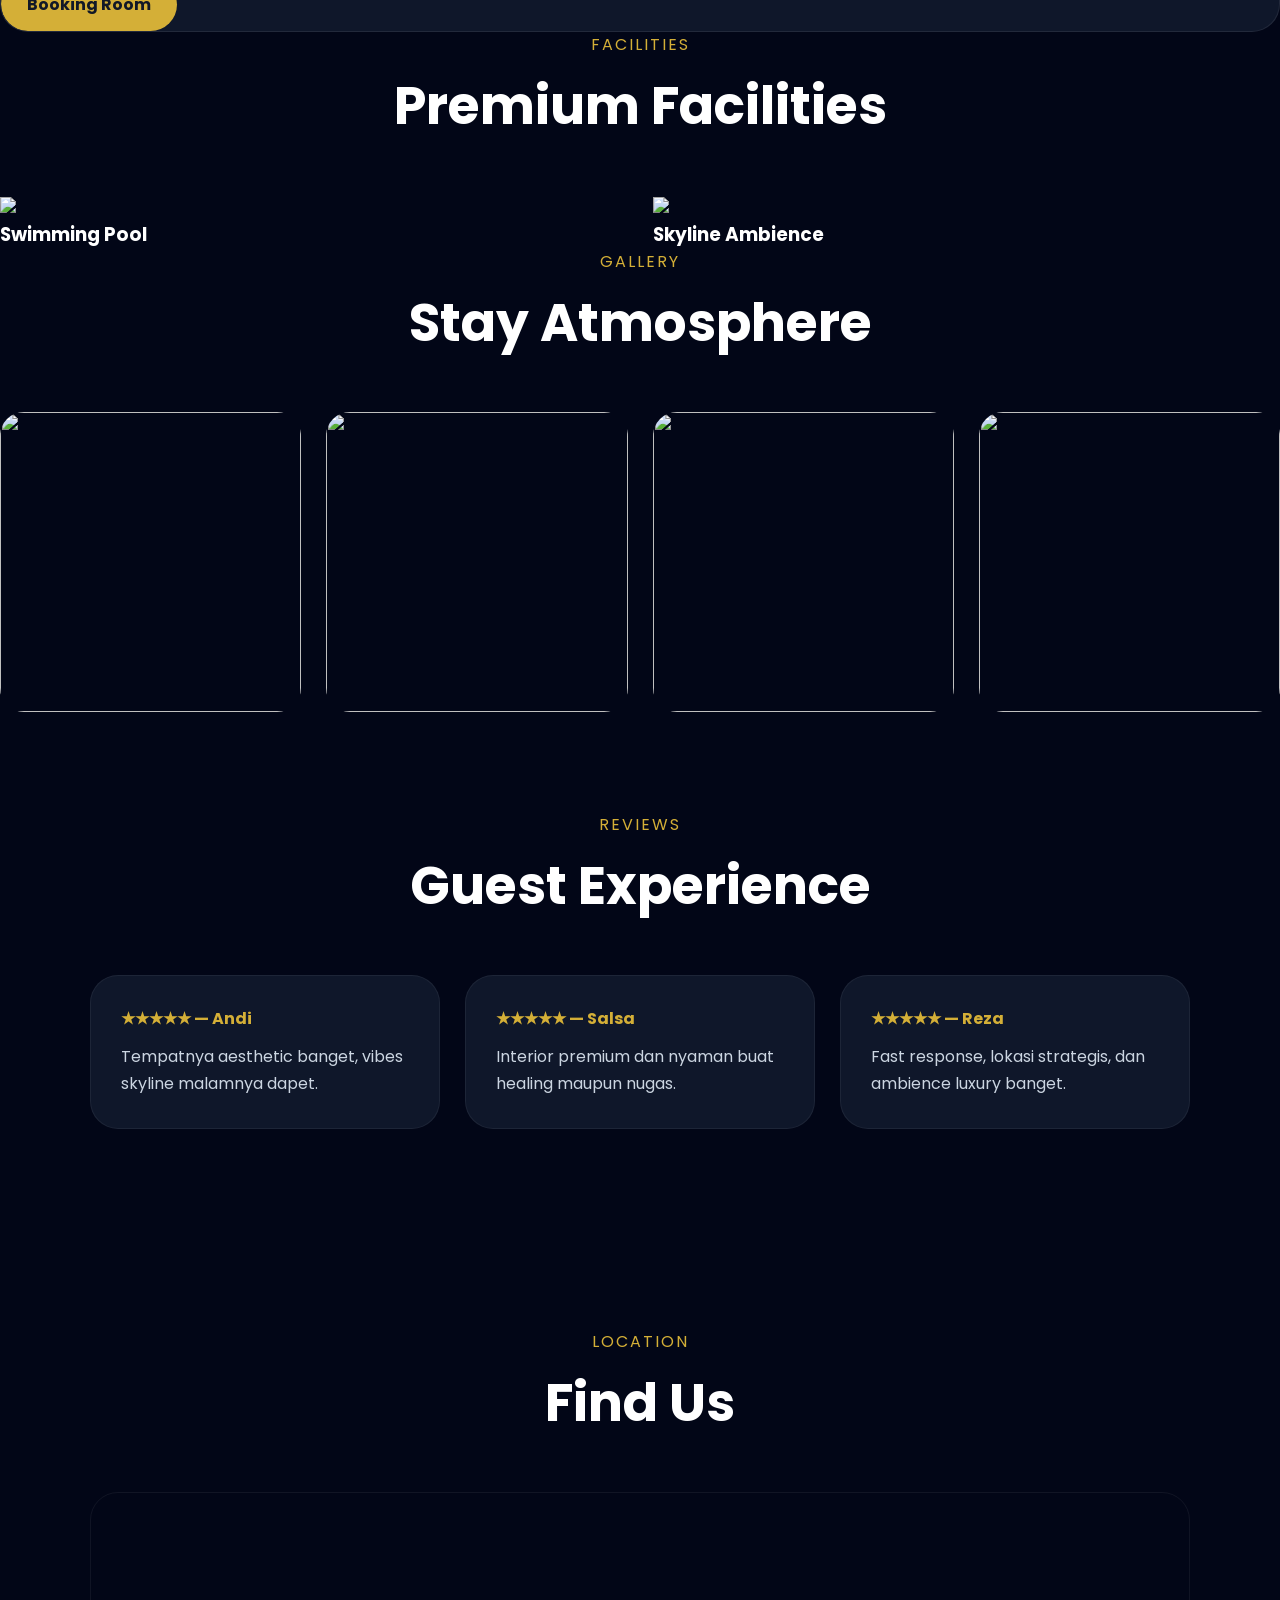
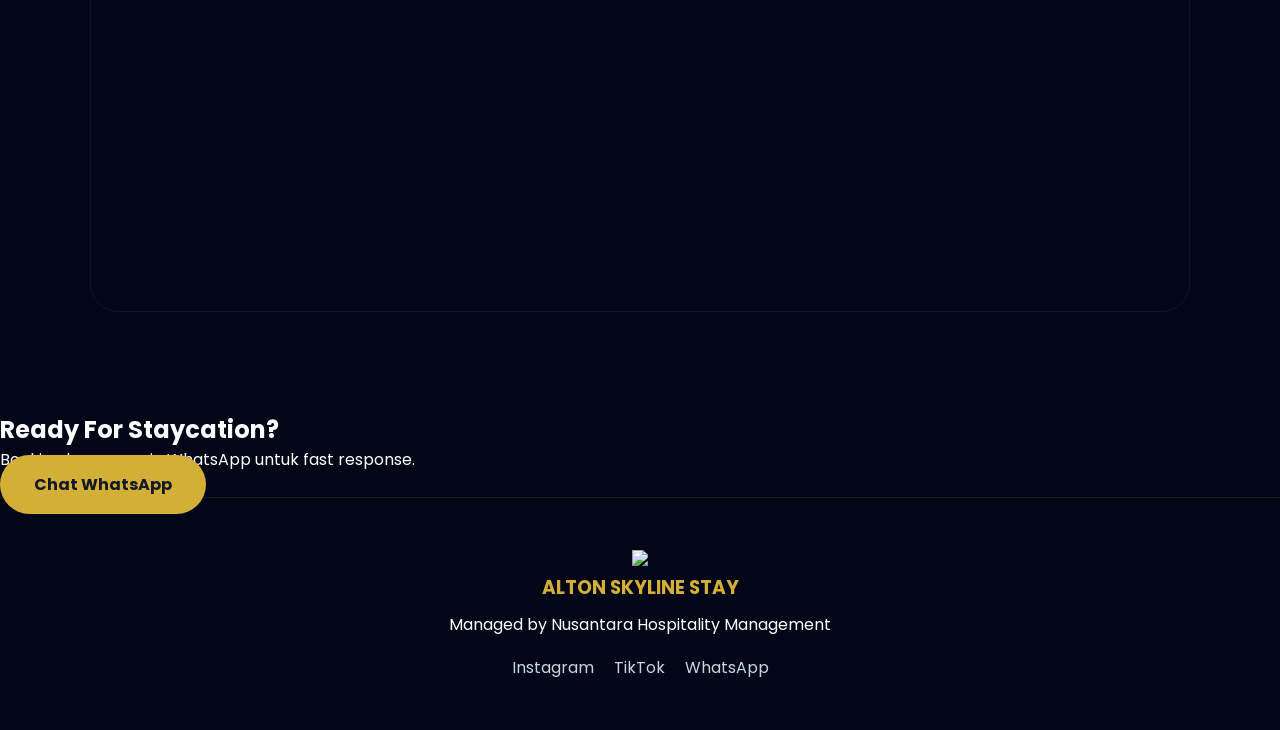
==== commit 12442559: "Update index.html" ====
--- a/index.html
+++ b/index.html
@@ -11,9 +11,10 @@
 <link rel="stylesheet" href="style.css">
 
 <link rel="preconnect" href="https://fonts.googleapis.com">
+
 <link rel="preconnect" href="https://fonts.gstatic.com" crossorigin>
 
-<link href="https://fonts.googleapis.com/css2?family=Poppins:wght@300;400;500;600;700;800&display=swap" rel="stylesheet">
+<link href="https://fonts.googleapis.com/css2?family=Cinzel:wght@500;700&family=Poppins:wght@300;400;500;600;700&display=swap" rel="stylesheet">
 
 </head>
 
@@ -23,96 +24,140 @@
 
 <nav class="navbar">
 
-<div class="logo">
-ALTON SKYLINE
+<div class="logo-wrap">
+
+<img src="assets/logo.png" class="logo">
+
+<div class="logo-text">
+ALTON SKYLINE STAY
+</div>
+
 </div>
 
 <div class="nav-links">
 
 <a href="#rooms">Rooms</a>
-<a href="#facility">Facility</a>
+
+<a href="#facility">Facilities</a>
+
 <a href="#gallery">Gallery</a>
+
 <a href="#contact">Contact</a>
 
 </div>
 
-
-
 </nav>
 
 <!-- HERO -->
 
 <section class="hero">
 
+<img
+src="assets/hero.jpg"
+class="hero-bg"
+>
+
 <div class="hero-overlay"></div>
 
 <div class="hero-content">
 
-<div class="hero-tag">
+<div class="hero-badge">
 PREMIUM SKYLINE EXPERIENCE
 </div>
 
 <h1>
-More Than<br>
-Just A Stay
+Luxury Staycation<br>
+Near UNDIP
 </h1>
 
 <p>
-Premium apartment staycation Semarang dengan ambience skyline modern dekat UNDIP.
+Nikmati pengalaman staycation modern dengan ambience skyline premium di Semarang.
 </p>
 
 <div class="hero-buttons">
 
-<a href="https://wa.me/628976660674" class="gold-btn">
-Booking via WhatsApp
-</a>
-
-<a href="#rooms" class="outline-btn">
+<a
+href="https://wa.me/628976660674"
+class="gold-btn">
+
+Booking Sekarang
+
+</a>
+
+<a
+href="#rooms"
+class="outline-btn">
+
 Explore Room
-</a>
-
-</div>
-
-</div>
-
-</section>
-
-<!-- STATS -->
-
-<section class="stats-section">
-
-<div class="stat-box">
-<h2>500+</h2>
-<p>Guest Stay</p>
-</div>
-
-<div class="stat-box">
-<h2>4.9★</h2>
-<p>Guest Rating</p>
-</div>
-
-<div class="stat-box">
-<h2>24H</h2>
-<p>Fast Response</p>
-</div>
-
-</section>
-
-<!-- ROOMS -->
-
-<section class="rooms-section" id="rooms">
-
-<div class="section-title">
-
-<p>OUR ROOMS</p>
-
-<h2>
-Premium Stay Options
-</h2>
-
-</div>
-
-<div class="room-grid" id="roomList">
+
+</a>
+
+</div>
+
+</div>
+
+</section>
+
+<!-- ROOM -->
+
+<section class="rooms" id="rooms">
+
+<div class="section-title">
+
+<p>ROOM</p>
+
+<h2>
+Skyline Studio Room
+</h2>
+
+</div>
+
+<div class="room-card">
+
+<div class="room-image-wrap">
+
+<img
+src="assets/room1.jpg"
+class="room-image"
+>
+
+</div>
+
+<div class="room-info">
+
+<div class="room-price">
+Rp299K / Night
+</div>
+
+<p class="room-desc">
+
+Premium room dengan ambience skyline modern, cocok untuk staycation, healing, maupun short escape dekat UNDIP.
+
+</p>
+
+<ul class="room-list">
+
+<li>✔ Smart TV</li>
+
+<li>✔ Fast Wifi</li>
+
+<li>✔ Skyline View</li>
+
+<li>✔ Premium Interior</li>
+
+<li>✔ Workspace Area</li>
+
+</ul>
+
+<a
+href="https://wa.me/628976660674?text=Halo%20saya%20ingin%20booking%20Skyline%20Studio%20Room"
+class="room-btn">
+
+Booking Room
+
+</a>
+
+</div>
 
 </div>
 
@@ -120,42 +165,46 @@
 
 <!-- FACILITY -->
 
-<section class="facility-section" id="facility">
+<section class="facility" id="facility">
 
 <div class="section-title">
 
 <p>FACILITIES</p>
 
 <h2>
-Luxury Facilities
+Premium Facilities
 </h2>
 
 </div>
 
 <div class="facility-grid">
 
-<div class="facility-card">
-🏊 Swimming Pool
-</div>
-
-<div class="facility-card">
-🏋 Fitness Center
-</div>
-
-<div class="facility-card">
-📶 High Speed Wifi
-</div>
-
-<div class="facility-card">
-💻 Workspace
-</div>
-
-<div class="facility-card">
-🌃 Skyline View
-</div>
-
-<div class="facility-card">
-🍽 Kitchen Area
+<div class="facility-item">
+
+<img src="assets/facility1.jpg">
+
+<div class="facility-overlay">
+
+<h3>
+Swimming Pool
+</h3>
+
+</div>
+
+</div>
+
+<div class="facility-item">
+
+<img src="assets/facility2.jpg">
+
+<div class="facility-overlay">
+
+<h3>
+Skyline Ambience
+</h3>
+
+</div>
+
 </div>
 
 </div>
@@ -164,7 +213,7 @@
 
 <!-- GALLERY -->
 
-<section class="gallery-section" id="gallery">
+<section class="gallery" id="gallery">
 
 <div class="section-title">
 
@@ -178,37 +227,18 @@
 
 <div class="gallery-grid">
 
-<img src="https://images.unsplash.com/photo-1505693416388-ac5ce068fe85?q=80&w=1200&auto=format&fit=crop">
-
-<img src="https://images.unsplash.com/photo-1522708323590-d24dbb6b0267?q=80&w=1200&auto=format&fit=crop">
-
-<img src="https://images.unsplash.com/photo-1494526585095-c41746248156?q=80&w=1200&auto=format&fit=crop">
-
-<img src="https://images.unsplash.com/photo-1502672260266-1c1ef2d93688?q=80&w=1200&auto=format&fit=crop">
-
-</div>
-
-</section>
-
-<!-- CTA -->
-
-<section class="cta-section" id="contact">
-
-<h2>
-Ready For Staycation?
-</h2>
-
-<p>
-Booking langsung via WhatsApp untuk fast response.
-</p>
-
-<a href="https://wa.me/628976660674" class="gold-btn">
-Chat WhatsApp
-</a>
-
-</section>
-
-<!-- FOOTER -->
+<img src="assets/room1.jpg">
+
+<img src="assets/room2.jpg">
+
+<img src="assets/room3.jpg">
+
+<img src="assets/room4.jpg">
+
+</div>
+
+</section>
+
 <!-- REVIEW -->
 
 <section class="review-section">
@@ -232,7 +262,7 @@
 </h4>
 
 <p>
-Tempatnya aesthetic banget, view malamnya bagus dan vibes staycationnya dapet.
+Tempatnya aesthetic banget, vibes skyline malamnya dapet.
 </p>
 
 </div>
@@ -244,7 +274,7 @@
 </h4>
 
 <p>
-Kamarnya bersih, modern, cocok buat healing atau nugas dekat UNDIP.
+Interior premium dan nyaman buat healing maupun nugas.
 </p>
 
 </div>
@@ -256,7 +286,7 @@
 </h4>
 
 <p>
-Interior premium, akses gampang, dan admin fast response banget.
+Fast response, lokasi strategis, dan ambience luxury banget.
 </p>
 
 </div>
@@ -289,7 +319,34 @@
 </div>
 
 </section>
+
+<!-- CTA -->
+
+<section class="cta" id="contact">
+
+<h2>
+Ready For Staycation?
+</h2>
+
+<p>
+Booking langsung via WhatsApp untuk fast response.
+</p>
+
+<a
+href="https://wa.me/628976660674"
+class="gold-btn">
+
+Chat WhatsApp
+
+</a>
+
+</section>
+
+<!-- FOOTER -->
+
 <footer>
+
+<img src="assets/logo.png" class="footer-logo">
 
 <h3>
 ALTON SKYLINE STAY
@@ -299,31 +356,28 @@
 Managed by Nusantara Hospitality Management
 </p>
 
+<div class="footer-social">
+
+<a href="https://instagram.com/alton_skylinestay">
+Instagram
+</a>
+
+<a href="https://tiktok.com/@alton_skylinestay">
+TikTok
+</a>
+
+<a href="https://wa.me/628976660674">
+WhatsApp
+</a>
+
+</div>
+
 </footer>
 
-<!-- ADMIN MODAL -->
-
-<div class="admin-modal" id="adminModal">
-
-<div class="admin-content">
-
-<h2>
-Admin Dashboard
-</h2>
-
-<div id="adminRooms"></div>
-
-<button onclick="closeAdmin()">
-Close
-</button>
-
-</div>
-
-</div>
-
-<!-- FLOATING -->
-
-<a href="https://wa.me/628976660674"
+<!-- FLOATING WA -->
+
+<a
+href="https://wa.me/628976660674"
 class="floating-wa">
 
 WA
